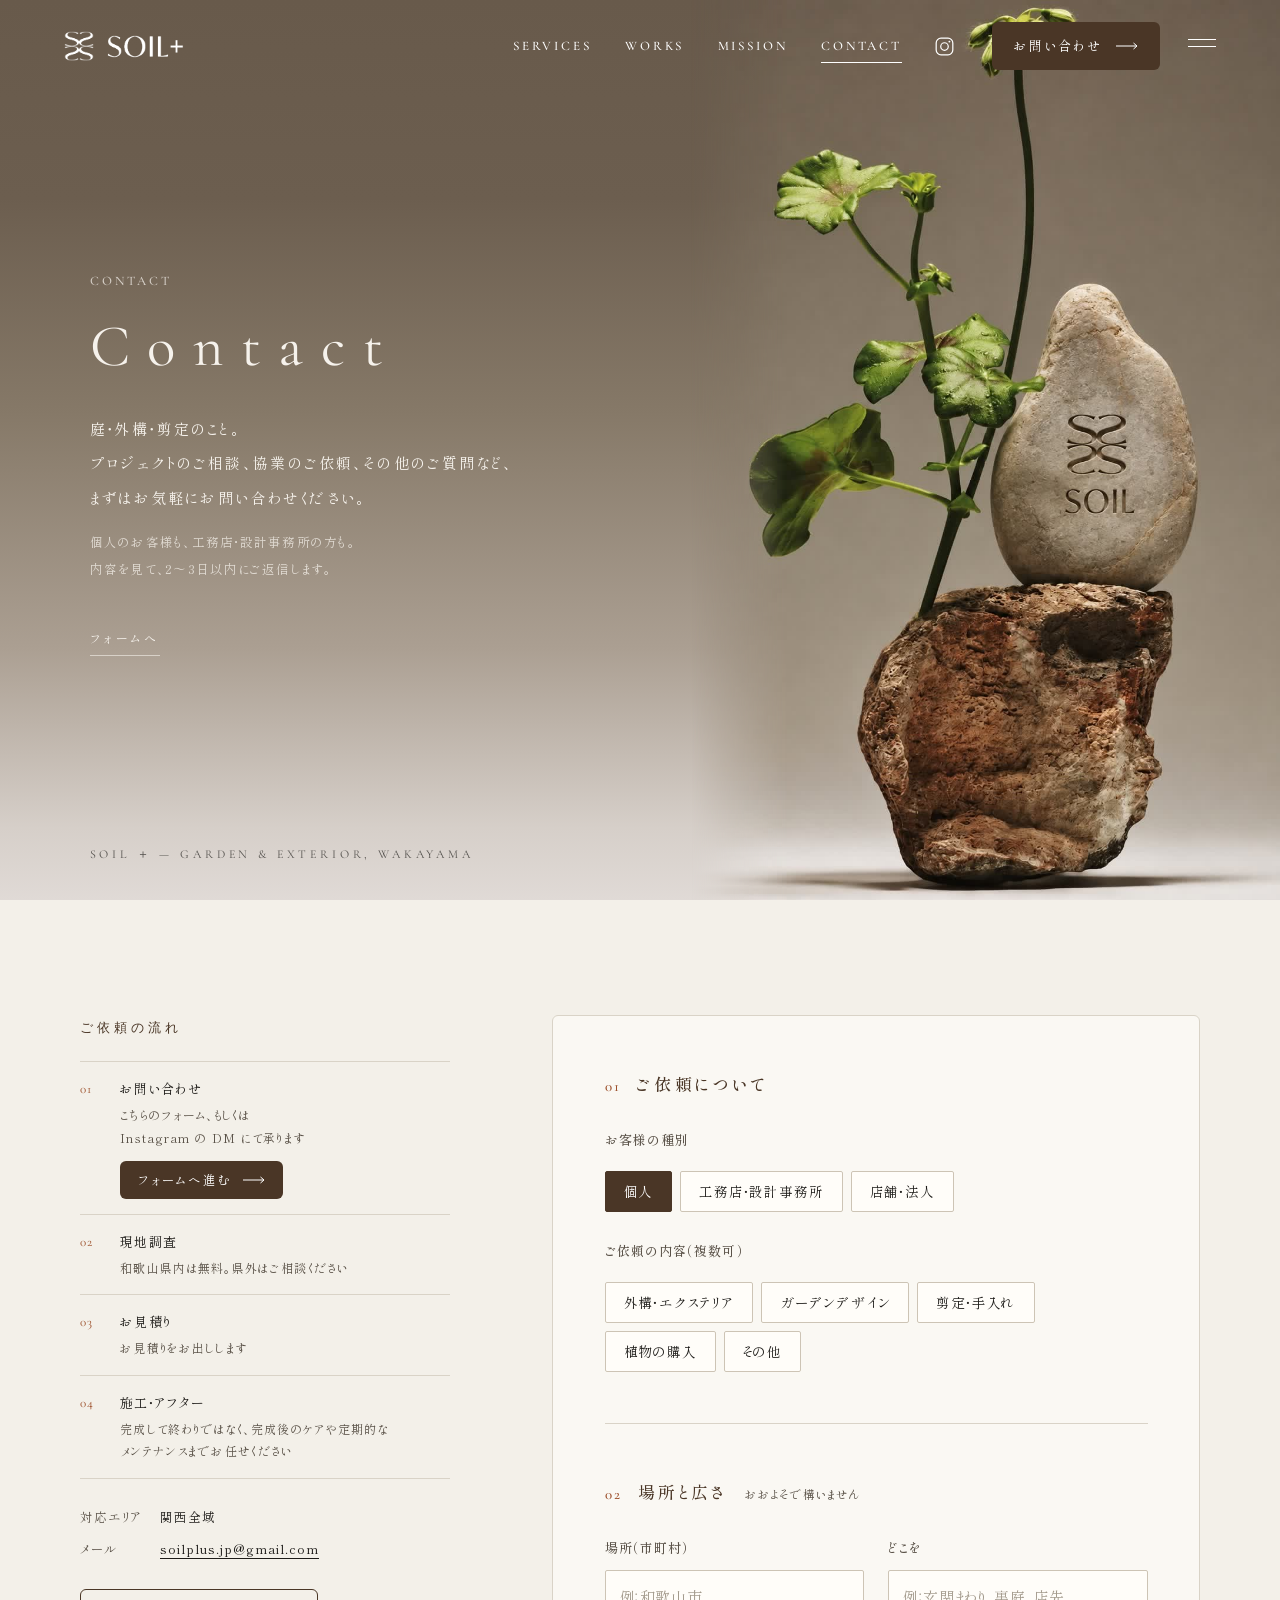
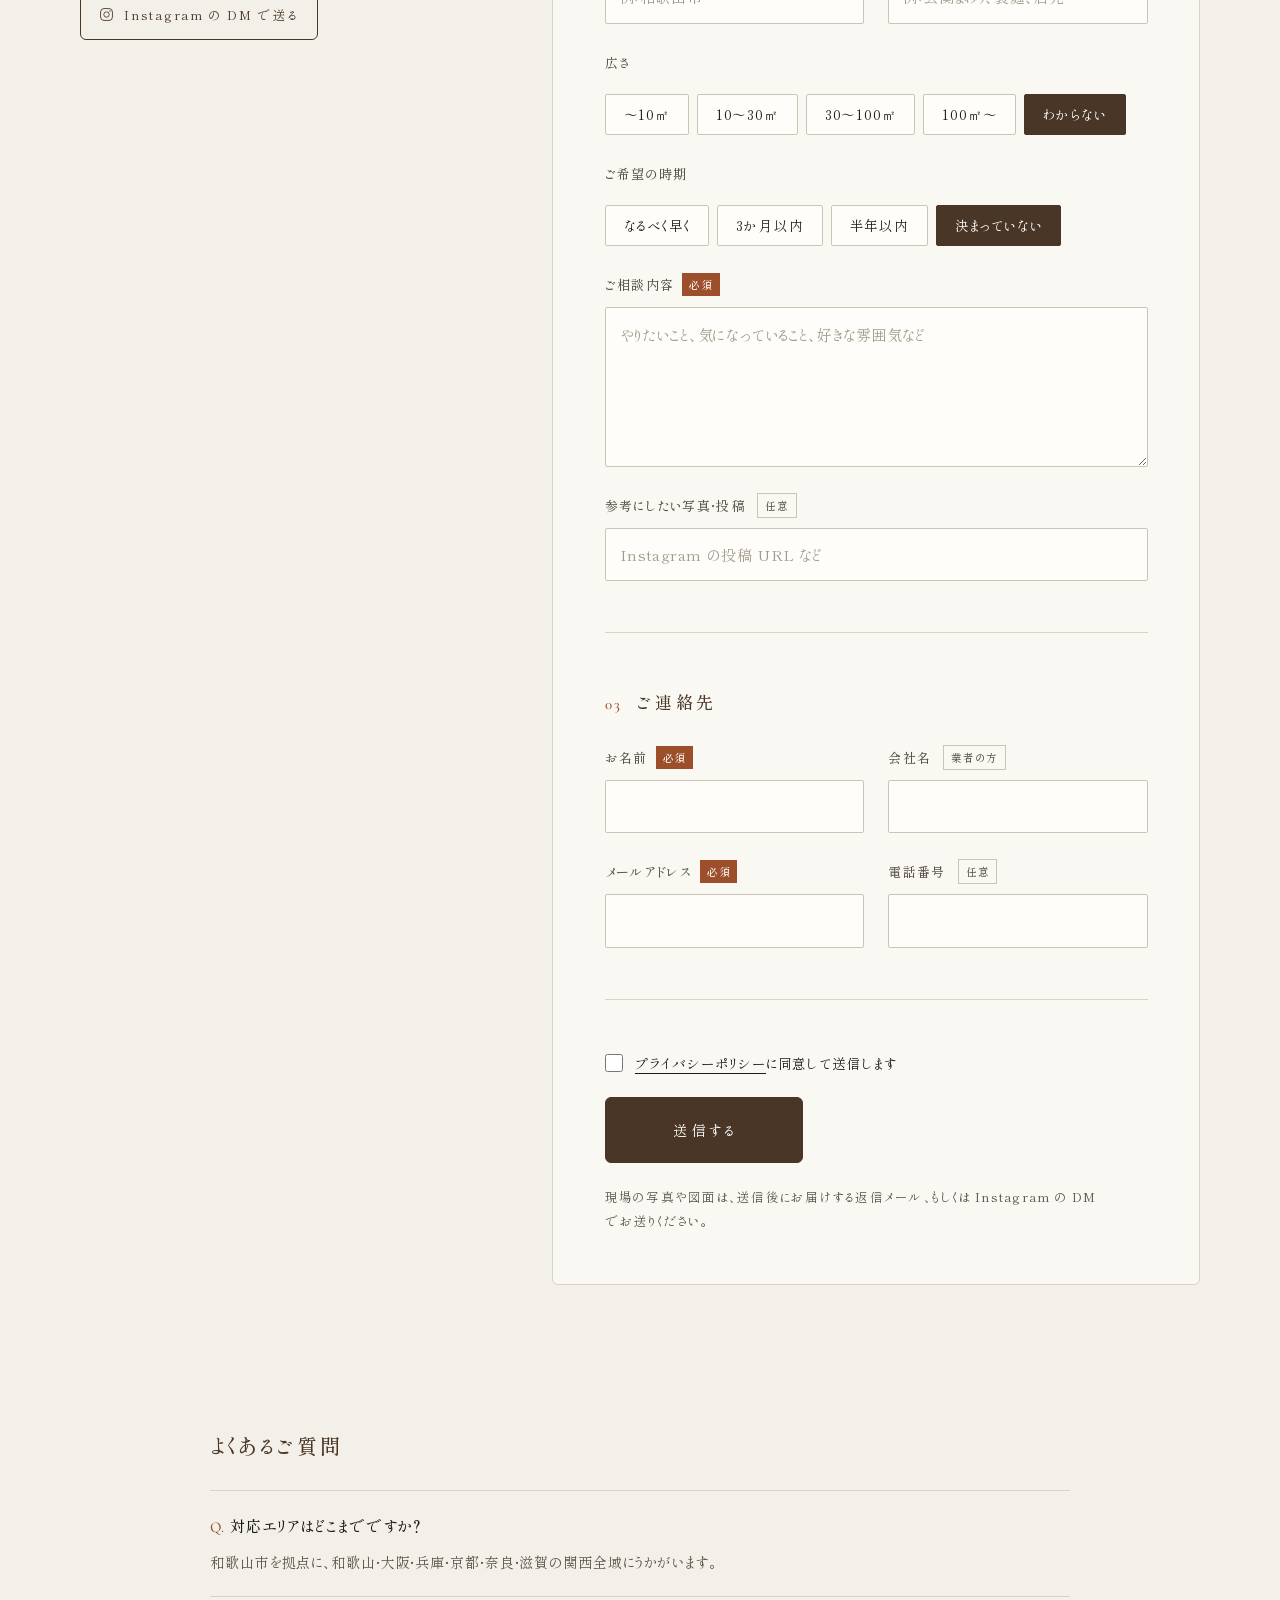
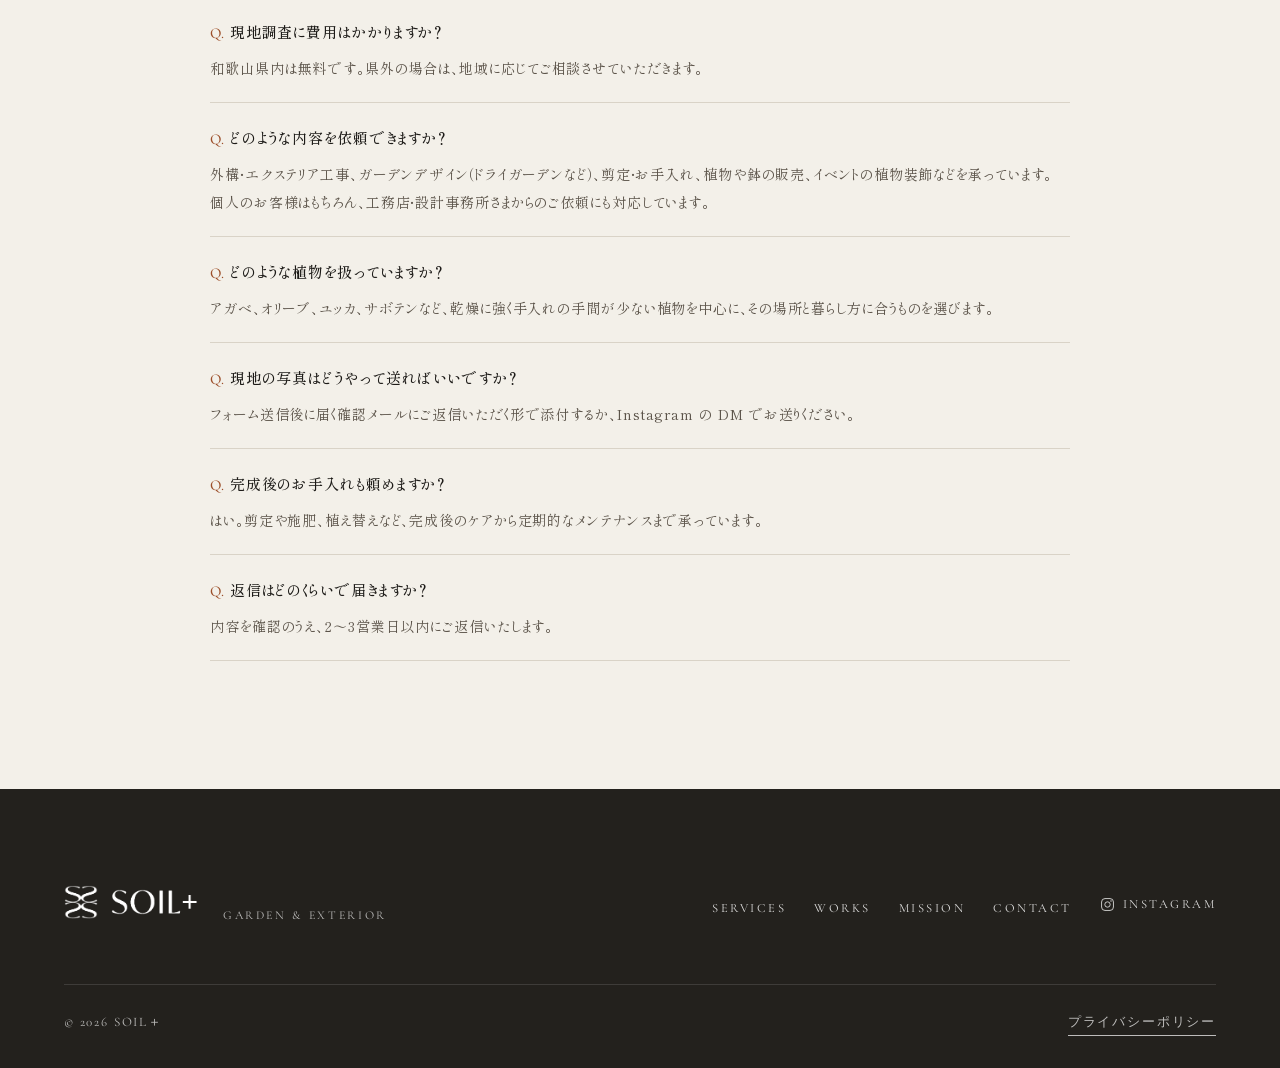
==== contact.html @ 991cd1ed "Add files via upload" ====
<!DOCTYPE html>
<html lang="ja">
<head>
<meta charset="utf-8">
<meta name="viewport" content="width=device-width, initial-scale=1">
<meta name="referrer" content="strict-origin-when-cross-origin">
<meta name="format-detection" content="telephone=no">
<link rel="icon" href="assets/img/favicon-leaf.png">
<script type="application/ld+json">
{
 "@context": "https://schema.org",
 "@type": "FAQPage",
 "mainEntity": [
  {
   "@type": "Question",
   "name": "対応エリアはどこまでですか？",
   "acceptedAnswer": {
    "@type": "Answer",
    "text": "和歌山市を拠点に、和歌山・大阪・兵庫・京都・奈良・滋賀の関西全域にうかがいます。"
   }
  },
  {
   "@type": "Question",
   "name": "現地調査に費用はかかりますか？",
   "acceptedAnswer": {
    "@type": "Answer",
    "text": "和歌山県内は無料です。県外の場合は、地域に応じてご相談させていただきます。"
   }
  },
  {
   "@type": "Question",
   "name": "どのような内容を依頼できますか？",
   "acceptedAnswer": {
    "@type": "Answer",
    "text": "外構・エクステリア工事、ガーデンデザイン（ドライガーデンなど）、剪定・お手入れ、植物や鉢の販売、イベントの植物装飾などを承っています。個人のお客様はもちろん、工務店・設計事務所さまからのご依頼にも対応しています。"
   }
  },
  {
   "@type": "Question",
   "name": "どのような植物を扱っていますか？",
   "acceptedAnswer": {
    "@type": "Answer",
    "text": "アガベ、オリーブ、ユッカ、サボテンなど、乾燥に強く手入れの手間が少ない植物を中心に、その場所と暮らし方に合うものを選びます。"
   }
  },
  {
   "@type": "Question",
   "name": "現地の写真はどうやって送ればいいですか？",
   "acceptedAnswer": {
    "@type": "Answer",
    "text": "フォーム送信後に届く確認メールにご返信いただく形で添付するか、Instagram の DM でお送りください。"
   }
  },
  {
   "@type": "Question",
   "name": "完成後のお手入れも頼めますか？",
   "acceptedAnswer": {
    "@type": "Answer",
    "text": "はい。剪定や施肥、植え替えなど、完成後のケアから定期的なメンテナンスまで承っています。"
   }
  },
  {
   "@type": "Question",
   "name": "返信はどのくらいで届きますか？",
   "acceptedAnswer": {
    "@type": "Answer",
    "text": "内容を確認のうえ、2〜3営業日以内にご返信いたします。"
   }
  }
 ]
}
</script>
<title>お問い合わせ — SOIL＋</title>
<meta name="description" content="SOIL＋へのお問い合わせ。外構・エクステリア、ガーデンデザイン、剪定のご相談。和歌山県内は現地調査無料。">
<link rel="canonical" href="https://soilplus.jp/contact.html">
<meta property="og:title" content="お問い合わせ — SOIL＋">
<meta property="og:description" content="SOIL＋へのお問い合わせ。外構・エクステリア、ガーデンデザイン、剪定のご相談。和歌山県内は現地調査無料。">
<meta property="og:type" content="website">
<meta property="og:image" content="https://soilplus.jp/assets/img/hero-olive.jpg">
<meta name="twitter:card" content="summary_large_image">
<meta name="robots" content="noindex, nofollow"><!-- 公開時に外す -->
<link rel="preconnect" href="https://fonts.googleapis.com">
<link rel="preconnect" href="https://fonts.gstatic.com" crossorigin>
<link href="https://fonts.googleapis.com/css2?family=Cormorant+Garamond:ital,wght@0,400;0,500;0,600;1,400;1,500&family=Shippori+Mincho:wght@400;500;600&family=Archivo:wght@500;600;800&display=swap" rel="stylesheet">
<link rel="stylesheet" href="assets/css/style.css?v=20261015b">
<link rel="stylesheet" href="assets/css/pages.css?v=20261015b">
<link rel="stylesheet" href="assets/css/v4.css?v=20261015b">
<link rel="stylesheet" href="assets/css/motion.css?v=20261015b">
<link rel="stylesheet" href="assets/css/wood.css?v=20261015b">
<link rel="stylesheet" href="assets/css/contact.css?v=20261015b">
<noscript><style>.header{opacity:1;pointer-events:auto}[data-reveal]{opacity:1;transform:none}</style></noscript>
</head>
<body class="cx-page">

<svg width="0" height="0" style="position:absolute" aria-hidden="true">
  <symbol id="mark" viewBox="0 0 100 100">
    <g font-family="'Cormorant Garamond', Georgia, serif" font-weight="600" font-size="66" fill="currentColor">
      <text x="47" y="55">S</text>
      <text x="47" y="55" transform="matrix(-1 0 0 1 100 0)">S</text>
      <text x="47" y="55" transform="matrix(1 0 0 -1 0 100)">S</text>
      <text x="47" y="55" transform="matrix(-1 0 0 -1 100 100)">S</text>
    </g>
  </symbol>
  <symbol id="arrow" viewBox="0 0 22 8"><path d="M0 4h21M17.5 1 21 4l-3.5 3" fill="none" stroke="currentColor"/></symbol>
  <linearGradient id="igGrad" x1="0" y1="1" x2="1" y2="0"><stop offset="0" stop-color="#feda75"/><stop offset="0.3" stop-color="#fa7e1e"/><stop offset="0.6" stop-color="#d62976"/><stop offset="1" stop-color="#4f5bd5"/></linearGradient>
  <symbol id="ig" viewBox="0 0 24 24"><rect x="2.5" y="2.5" width="19" height="19" rx="5.5" fill="none" style="stroke:var(--igs,currentColor)" stroke-width="1.4"/><circle cx="12" cy="12" r="4.3" fill="none" style="stroke:var(--igs,currentColor)" stroke-width="1.4"/><circle cx="17.6" cy="6.4" r="1.1" style="fill:var(--igf,currentColor)"/></symbol>
</svg>

<!-- Header -->
<header class="header">
  <a class="brand" href="index.html" aria-label="SOIL＋ トップへ">
    <img class="lg lg-mark" src="assets/img/logo-mark.png" alt=""><img class="lg lg-word" src="assets/img/logo-word.png" alt=""><span class="sr">SOIL＋</span>
  </a>
  <nav class="gnav" aria-label="メイン">
    <a href="index.html#services">Services</a>
    <a href="works.html">Works</a>
    <a href="mission.html">Mission</a>
    <a href="contact.html" aria-current="page">Contact</a>
  </nav>
  <a class="ig-link" href="https://www.instagram.com/heidesuuu/" target="_blank" rel="noopener" aria-label="Instagram（@heidesuuu）を開く"><svg aria-hidden="true"><use href="#ig"></use></svg></a>
  <a class="cta" href="contact.html">お問い合わせ<svg aria-hidden="true"><use href="#arrow"></use></svg></a>
  <button class="menu-btn" type="button" aria-expanded="false" aria-controls="nav" aria-label="メニュー">
    <span class="t-menu">Menu</span><span class="t-close">Close</span><i></i>
  </button>
</header>

<nav class="nav" id="nav" aria-label="サイト内">
  <ul>
    <li style="--i:0"><a href="index.html">Top<small>はじめに</small></a></li>
    <li style="--i:1"><a href="index.html#services">Services<small>仕事の内容</small></a></li>
    <li style="--i:2"><a href="works.html">Works<small>施工事例</small></a></li>
    <li style="--i:3"><a href="mission.html">Mission<small>SOIL＋について</small></a></li>
    <li style="--i:4"><a href="contact.html">Contact<small>お問い合わせ</small></a></li>
    <li style="--i:5"><a href="https://www.instagram.com/heidesuuu/" target="_blank" rel="noopener">Instagram<small>@heidesuuu</small></a></li>
  </ul>
  <div class="nav__foot">
    <span>SOIL＋ — Garden &amp; Exterior</span>
    <span>Wakayama / Kansai</span>
  </div>
</nav>

<main>

  <section class="cx-hero" data-header="light">
    <div class="cx-hero__text">
      <p class="label">Contact</p>
      <h1>Contact</h1>
      <p class="cx-hero__lead">庭・外構・剪定のこと。<br>プロジェクトのご相談、協業のご依頼、<br class="sp-br">その他のご質問など、<br>まずはお気軽にお問い合わせください。</p>
      <p class="cx-hero__note">個人のお客様も、工務店・設計事務所の方も。<br>内容を見て、2〜3日以内にご返信します。</p>
      <a class="cx-hero__down" href="#form">フォームへ</a>
    </div>
    <figure class="cx-photo"><img src="assets/img/contact-stone.jpg" width="1028" height="1530" alt="SOIL のロゴを彫った石と、ゼラニウムの枝" fetchpriority="high"></figure>
    <p class="cx-hero__mark" aria-hidden="true">SOIL ＋ — Garden &amp; Exterior, Wakayama</p>
  </section>

  <section class="cx-body" id="form">
    <div class="container cx-body__grid">

      <aside class="cx-aside">
        <h2>ご依頼の流れ</h2>
        <ol>
          <li><b>01</b>お問い合わせ<span>こちらのフォーム、もしくは<br>Instagram の DM にて承ります</span><a class="step-cta" href="#contact-form">フォームへ進む<svg aria-hidden="true" width="22" height="8"><use href="#arrow"></use></svg></a></li>
          <li><b>02</b>現地調査<span>和歌山県内は無料。県外はご相談ください</span></li>
          <li><b>03</b>お見積り<span>お見積りをお出しします</span></li>
          <li><b>04</b>施工・アフター<span>完成して終わりではなく、完成後のケアや定期的なメンテナンスまでお任せください</span></li>
        </ol>
        <dl class="cx-facts">
          <dt>対応エリア</dt><dd>関西全域</dd>
          <dt>メール</dt><dd><a href="mailto:soilplus.jp@gmail.com">soilplus.jp@gmail.com</a></dd>
        </dl>
        <a class="cx-dm" href="https://www.instagram.com/heidesuuu/" target="_blank" rel="noopener"><svg aria-hidden="true"><use href="#ig"></use></svg>Instagram の DM で送る</a>
      </aside>

      <div class="cx-form">
        <!-- 送信先: 2026-10-14 に平さんの Formspree で作るフォームの URL に置き換える（例 https://formspree.io/f/abcdwxyz） -->
        <form class="form" id="contact-form" action="https://formspree.io/f/xkjoqede" method="POST" data-formspree>
          <input type="hidden" name="_subject" value="【SOIL＋】ホームページからのお問い合わせ">
          <input type="text" name="_gotcha" tabindex="-1" autocomplete="off" aria-hidden="true" style="position:absolute;left:-9999px">
          <div class="form__fields">

            <div class="cx-block">
              <div class="cx-block__head"><b>01</b><h3>ご依頼について</h3></div>
              <fieldset class="chips">
                <legend>お客様の種別</legend>
                <label><input type="radio" name="type" value="個人" checked><span>個人</span></label>
                <label><input type="radio" name="type" value="工務店・設計事務所"><span>工務店・設計事務所</span></label>
                <label><input type="radio" name="type" value="店舗・法人"><span>店舗・法人</span></label>
              </fieldset>
              <fieldset class="chips">
                <legend>ご依頼の内容（複数可）</legend>
                <label><input type="checkbox" name="kind" value="外構・エクステリア"><span>外構・エクステリア</span></label>
                <label><input type="checkbox" name="kind" value="ガーデンデザイン"><span>ガーデンデザイン</span></label>
                <label><input type="checkbox" name="kind" value="剪定・手入れ"><span>剪定・手入れ</span></label>
                <label><input type="checkbox" name="kind" value="植物の購入"><span>植物の購入</span></label>
                <label><input type="checkbox" name="kind" value="その他"><span>その他</span></label>
              </fieldset>
            </div>

            <div class="cx-block">
              <div class="cx-block__head"><b>02</b><h3>場所と広さ</h3><span>おおよそで構いません</span></div>
              <div class="field-row">
                <div class="field">
                  <label for="f-place">場所（市町村）</label>
                  <input id="f-place" name="place" type="text" placeholder="例：和歌山市">
                </div>
                <div class="field">
                  <label for="f-where">どこを</label>
                  <input id="f-where" name="where" type="text" placeholder="例：玄関まわり、裏庭、店先">
                </div>
              </div>
              <fieldset class="chips">
                <legend>広さ</legend>
                <label><input type="radio" name="size" value="〜10㎡"><span>〜10㎡</span></label>
                <label><input type="radio" name="size" value="10〜30㎡"><span>10〜30㎡</span></label>
                <label><input type="radio" name="size" value="30〜100㎡"><span>30〜100㎡</span></label>
                <label><input type="radio" name="size" value="100㎡〜"><span>100㎡〜</span></label>
                <label><input type="radio" name="size" value="わからない" checked><span>わからない</span></label>
              </fieldset>
              <fieldset class="chips">
                <legend>ご希望の時期</legend>
                <label><input type="radio" name="when" value="なるべく早く"><span>なるべく早く</span></label>
                <label><input type="radio" name="when" value="3か月以内"><span>3か月以内</span></label>
                <label><input type="radio" name="when" value="半年以内"><span>半年以内</span></label>
                <label><input type="radio" name="when" value="決まっていない" checked><span>決まっていない</span></label>
              </fieldset>
              <div class="field">
                <label for="f-body">ご相談内容<span class="req">必須</span></label>
                <textarea id="f-body" name="message" placeholder="やりたいこと、気になっていること、好きな雰囲気など" required></textarea>
              </div>
              <div class="field">
                <label for="f-ref">参考にしたい写真・投稿 <span class="opt">任意</span></label>
                <input id="f-ref" name="reference" type="url" placeholder="Instagram の投稿 URL など">
              </div>
            </div>

            <div class="cx-block">
              <div class="cx-block__head"><b>03</b><h3>ご連絡先</h3></div>
              <div class="field-row">
                <div class="field">
                  <label for="f-name">お名前<span class="req">必須</span></label>
                  <input id="f-name" name="name" type="text" autocomplete="name" required>
                </div>
                <div class="field">
                  <label for="f-company">会社名 <span class="opt">業者の方</span></label>
                  <input id="f-company" name="company" type="text" autocomplete="organization">
                </div>
              </div>
              <div class="field-row">
                <div class="field">
                  <label for="f-mail">メールアドレス<span class="req">必須</span></label>
                  <input id="f-mail" name="email" type="email" autocomplete="email" required>
                </div>
                <div class="field">
                  <label for="f-tel">電話番号 <span class="opt">任意</span></label>
                  <input id="f-tel" name="tel" type="tel" autocomplete="tel">
                </div>
              </div>
            </div>

            <div class="cx-submit">
              <label class="agree"><input type="checkbox" name="agree" required><span><a href="privacy.html">プライバシーポリシー</a>に同意して送信します</span></label>
              <button class="btn" type="submit">送信する</button>
              <p class="form__note">現場の写真や図面は、送信後にお届けする返信メール、もしくは Instagram の DM でお送りください。</p>
              <p class="form__error" role="alert" hidden>送信できませんでした。時間をおいてもう一度お試しいただくか、soilplus.jp@gmail.com へ直接ご連絡ください。</p>
            </div>
          </div>
          <div class="form__done" role="status" tabindex="-1">
            <p class="form__done-h">お問い合わせを受け付けました。</p>
            <p>2〜3日以内に、ご入力のメールアドレスへご連絡いたします。</p>
            <p>現場の写真があれば、その返信メール、もしくは <a href="https://www.instagram.com/heidesuuu/" target="_blank" rel="noopener">Instagram の DM</a> でお送りください。お見積りのご案内が早くなります。</p>
          </div>
        </form>
      </div>

    </div>
  </section>

  <section class="cx-faq" aria-labelledby="faq-h">
    <div class="container cx-faq__in">
      <h2 id="faq-h">よくあるご質問</h2>
      <dl>
        <dt>対応エリアはどこまでですか？</dt>
        <dd>和歌山市を拠点に、和歌山・大阪・兵庫・京都・奈良・滋賀の関西全域にうかがいます。</dd>
        <dt>現地調査に費用はかかりますか？</dt>
        <dd>和歌山県内は無料です。県外の場合は、<span class="nw">地域に応じて</span>ご相談させていただきます。</dd>
        <dt>どのような内容を依頼できますか？</dt>
        <dd>外構・エクステリア工事、ガーデンデザイン（ドライガーデンなど）、剪定・お手入れ、植物や鉢の販売、イベントの植物装飾などを承っています。個人のお客様はもちろん、工務店・設計事務所さまからのご依頼にも対応しています。</dd>
        <dt>どのような植物を扱っていますか？</dt>
        <dd>アガベ、オリーブ、ユッカ、サボテンなど、<span class="nw">乾燥に強く</span>手入れの手間が少ない植物を中心に、<span class="nw">その場所と</span><span class="nw">暮らし方に</span>合うものを選びます。</dd>
        <dt>現地の写真はどうやって送ればいいですか？</dt>
        <dd>フォーム送信後に届く確認メールにご返信いただく形で添付するか、<span class="nw">Instagram の DM</span> でお送りください。</dd>
        <dt>完成後のお手入れも頼めますか？</dt>
        <dd>はい。剪定や施肥、植え替えなど、完成後のケアから定期的なメンテナンスまで承っています。</dd>
        <dt>返信はどのくらいで届きますか？</dt>
        <dd>内容を確認のうえ、2〜3営業日以内にご返信いたします。</dd>
      </dl>
    </div>
  </section>

</main>

<footer class="footer" data-header="light">
  <div class="container">
    <div class="footer__line">
      <div>
        <a class="brand" href="index.html"><img class="lg lg-mark" src="assets/img/logo-mark.png" alt=""><img class="lg lg-word" src="assets/img/logo-word.png" alt=""><span class="sr">SOIL＋</span></a>
        <span class="footer__sub">Garden &amp; Exterior</span>
      </div>
      <nav aria-label="フッター">
        <ul>
          <li><a href="index.html#services">Services</a></li>
          <li><a href="works.html">Works</a></li>
          <li><a href="mission.html">Mission</a></li>
          <li><a href="contact.html">Contact</a></li>
          <li><a class="ig-text" href="https://www.instagram.com/heidesuuu/" target="_blank" rel="noopener"><svg aria-hidden="true"><use href="#ig"></use></svg>Instagram</a></li>
        </ul>
      </nav>
    </div>
    <div class="footer__bottom">
      <span>© <span data-year>2026</span> SOIL＋</span>
      <a href="privacy.html">プライバシーポリシー</a>
    </div>
  </div>
</footer>

<script src="assets/js/main.js?v=20261015b"></script>
<script src="assets/js/motion.js?v=20261015b"></script>
</body>
</html>
---- assets/css/style.css ----
/* ==========================================================================
   SOIL — brand site
   Palette: warm white / paper / soil brown / rust / leaf (yellow-green)
   Type:    Cormorant Garamond (Latin) + Shippori Mincho (Japanese)
   ========================================================================== */

:root {
  --white: #faf8f3;
  --paper: #f0ebe1;
  --ink: #2a2118;
  --stone: #8a8074;
  --line: #ddd6c9;
  --soil: #4a3626;
  --rust: #9c4f2a;
  --leaf: #b6cc3c;
  --black: #141210;

  --en: "Cormorant Garamond", "Times New Roman", Georgia, serif;
  --jp: "Shippori Mincho", "Hiragino Mincho ProN", "Yu Mincho", YuMincho, serif;
  --sans: "Archivo", "Helvetica Neue", Arial, sans-serif;

  --pad: clamp(20px, 5vw, 72px);
  --max: 1320px;

  --ease: cubic-bezier(0.22, 0.61, 0.36, 1);
  --ease-out: cubic-bezier(0.16, 1, 0.3, 1);
}

* { box-sizing: border-box; margin: 0; padding: 0; }
html { -webkit-text-size-adjust: 100%; scroll-behavior: smooth; }
html.is-locked { overflow: hidden; }
body {
  background: var(--white);
  color: var(--ink);
  font-family: var(--jp);
  font-size: 15px;
  line-height: 2;
  letter-spacing: 0.06em;
  font-feature-settings: "palt";
  -webkit-font-smoothing: antialiased;
}
img { display: block; max-width: 100%; height: auto; }
a { color: inherit; text-decoration: none; }
button { font: inherit; color: inherit; background: none; border: 0; cursor: pointer; }
ul { list-style: none; }
:focus-visible { outline: 2px solid var(--rust); outline-offset: 4px; }

.container { width: min(calc(100% - var(--pad) * 2), var(--max)); margin-inline: auto; }
.en { font-family: var(--en); }

/* --------------------------------------------------------------------------
   Splash (opening)
   -------------------------------------------------------------------------- */
.splash {
  position: fixed; inset: 0; z-index: 100;
  background: var(--white);
  display: grid; place-items: center;
  transition: opacity 0.7s var(--ease), visibility 0s linear 0.7s;
}
.splash.is-out { opacity: 0; visibility: hidden; pointer-events: none; }
.splash__logo {
  display: grid; justify-items: center; gap: 20px;
  color: var(--ink);
  animation: splashIn 1s var(--ease-out) both;
}
.splash__logo svg { width: 68px; height: 68px; }
.splash__logo span {
  font-family: var(--en); font-size: 28px; font-weight: 500;
  letter-spacing: 0.34em; text-indent: 0.34em; line-height: 1;
}
.splash__bar { position: absolute; left: 0; bottom: 0; width: 100%; height: 3px; background: rgba(42, 33, 24, 0.08); }
.splash__bar i { display: block; height: 100%; width: 0; background: var(--leaf); transition: width 0.35s var(--ease); }
.splash__count {
  position: absolute; right: var(--pad); bottom: 18px;
  font-family: var(--en); font-size: 14px; letter-spacing: 0.14em;
  color: var(--stone); font-variant-numeric: tabular-nums;
}
@keyframes splashIn { from { opacity: 0; transform: translateY(8px); } to { opacity: 1; transform: none; } }

/* --------------------------------------------------------------------------
   Header (logo + brand name top-left, menu top-right)
   -------------------------------------------------------------------------- */
.header {
  position: fixed; top: 0; left: 0; right: 0; z-index: 60;
  display: flex; align-items: center; justify-content: space-between;
  padding: 22px var(--pad);
  color: var(--ink);
  opacity: 0;
  transition: opacity 0.9s var(--ease), color 0.5s var(--ease);
}
.header { pointer-events: none; }
body.is-loaded .header { opacity: 1; pointer-events: auto; }
.header.is-light, .header.is-open { color: #fff; }

.brand { display: inline-flex; align-items: center; gap: 12px; }
.brand svg { width: 34px; height: 34px; flex: none; }
.brand span {
  font-family: var(--en); font-size: 20px; font-weight: 500;
  letter-spacing: 0.3em; line-height: 1; padding-top: 3px;
}

.menu-btn { display: inline-flex; align-items: center; gap: 14px; font-family: var(--en); font-size: 15px; letter-spacing: 0.22em; padding: 6px 0; }
.menu-btn i { position: relative; display: block; width: 28px; height: 1px; background: currentColor; transition: transform 0.45s var(--ease); }
.menu-btn i::before { content: ""; position: absolute; left: 0; top: -7px; width: 100%; height: 1px; background: currentColor; transition: transform 0.45s var(--ease); }
.header.is-open .menu-btn i { transform: rotate(45deg); }
.header.is-open .menu-btn i::before { transform: translateY(7px) rotate(-90deg); }
.menu-btn .t-close { display: none; }
.header.is-open .menu-btn .t-menu { display: none; }
.header.is-open .menu-btn .t-close { display: inline; }

/* --------------------------------------------------------------------------
   Navigation overlay (the one place the green goes full-bleed)
   -------------------------------------------------------------------------- */
.nav {
  position: fixed; inset: 0; z-index: 50;
  background: var(--soil); color: #fff;
  clip-path: inset(0 0 100% 0);
  transition: clip-path 0.75s var(--ease-out);
  display: grid; align-content: center;
  padding: 0 var(--pad);
}
.nav.is-open { clip-path: inset(0 0 0 0); }
.nav ul { display: grid; gap: clamp(4px, 1.2vh, 12px); }
.nav a {
  display: inline-flex; align-items: baseline; gap: 20px;
  font-family: var(--en); font-size: clamp(36px, 6vw, 62px); font-weight: 400; line-height: 1.15;
  opacity: 0; transform: translateY(18px);
  transition: opacity 0.5s var(--ease), transform 0.6s var(--ease-out);
  transition-delay: 0s;
}
.nav.is-open a { opacity: 1; transform: none; transition-delay: calc(0.18s + var(--i, 0) * 0.05s); }
.nav a:hover { color: var(--leaf); }
.nav a small { font-family: var(--jp); font-size: 12px; letter-spacing: 0.22em; opacity: 0.72; }
.nav__foot {
  position: absolute; left: var(--pad); right: var(--pad); bottom: 28px;
  display: flex; justify-content: space-between; flex-wrap: wrap; gap: 8px 24px;
  font-family: var(--en); font-size: 13px; letter-spacing: 0.16em; opacity: 0.7;
}

/* --------------------------------------------------------------------------
   Hero
   -------------------------------------------------------------------------- */
.hero {
  position: relative; height: 100svh; min-height: 600px;
  background: var(--soil); color: var(--white);
  overflow: hidden;
}
.hero__frame, .hero__img { position: absolute; inset: 0; width: 100%; height: 100%; object-fit: cover; }
.hero__frame { opacity: 0; filter: grayscale(1) contrast(1.08); }
.hero__frame.is-on { opacity: 1; }
.hero__img {
  opacity: 0; transform: scale(1.14);
  transition: opacity 0.9s var(--ease), transform 2s var(--ease-out);
}
.hero__img.is-in { opacity: 1; transform: scale(1); }
.hero__shade {
  position: absolute; inset: 0; z-index: 1;
  background:
    linear-gradient(to bottom, rgba(20, 18, 16, 0.42), rgba(20, 18, 16, 0) 22%),
    linear-gradient(to top, rgba(20, 18, 16, 0.78), rgba(20, 18, 16, 0) 62%);
  opacity: 0; transition: opacity 1.2s var(--ease);
}
.hero.is-ready .hero__shade { opacity: 1; }
.hero__area { position: absolute; left: var(--pad); right: var(--pad); bottom: clamp(36px, 7vh, 88px); z-index: 2; }
.hero__title { color: var(--leaf);
  font-family: var(--en); font-weight: 500;
  font-size: clamp(96px, 17vw, 236px); line-height: 0.86; letter-spacing: 0.04em;
  margin-left: -0.03em; overflow: hidden;
}
.hero__title span { display: block; transform: translateY(106%); transition: transform 1.2s var(--ease-out); }
.hero.is-ready .hero__title span { transform: none; }
.hero__sub {
  margin-top: 24px;
  display: flex; flex-wrap: wrap; align-items: baseline; gap: 6px 28px;
  opacity: 0; transform: translateY(10px);
  transition: opacity 0.9s var(--ease) 0.5s, transform 0.9s var(--ease) 0.5s;
}
.hero.is-ready .hero__sub { opacity: 1; transform: none; }
.hero__sub strong { font-weight: 500; font-size: clamp(16px, 1.6vw, 20px); letter-spacing: 0.24em; }
.hero__sub em { font-family: var(--en); font-style: italic; font-size: 17px; letter-spacing: 0.04em; opacity: 0.85; }
.hero__scroll {
  position: absolute; right: var(--pad); bottom: 40px; z-index: 2;
  display: flex; flex-direction: column; align-items: center; gap: 12px;
  font-family: var(--en); font-size: 12px; letter-spacing: 0.26em;
  writing-mode: vertical-rl;
  opacity: 0; transition: opacity 1s var(--ease) 1.2s;
}
.hero.is-ready .hero__scroll { opacity: 0.8; }
.hero__scroll::after { content: ""; width: 1px; height: 52px; background: currentColor; }

/* --------------------------------------------------------------------------
   Sections (shared)
   -------------------------------------------------------------------------- */
.section { padding-block: clamp(88px, 12vw, 160px); }
.section__head { display: flex; align-items: baseline; gap: 22px; margin-bottom: clamp(40px, 6vw, 72px); }
.section__head h2 { font-family: var(--en); font-weight: 400; font-size: clamp(40px, 5vw, 64px); line-height: 1; letter-spacing: 0.02em; }
.section__head span { font-size: 13px; letter-spacing: 0.24em; color: var(--stone); }

/* Concept */
.concept { padding-block: clamp(96px, 14vw, 180px); }
.concept__grid { display: grid; grid-template-columns: 7fr 5fr; gap: clamp(40px, 6vw, 96px); align-items: start; }
.concept__lead {
  font-family: var(--en); font-style: italic; font-weight: 400;
  font-size: clamp(36px, 4.4vw, 60px); line-height: 1.12; letter-spacing: 0;
  max-width: 11em; color: var(--rust);
}
.concept__text { margin-top: clamp(40px, 6vw, 72px); display: flex; }
.concept__text p {
  writing-mode: vertical-rl; text-orientation: mixed;
  height: clamp(360px, 56vh, 560px);
  font-size: 15.5px; line-height: 2.5; letter-spacing: 0.14em;
}
.concept__fig { margin-top: 10px; }
.concept__fig img { width: 100%; aspect-ratio: 11 / 14; object-fit: cover; }
.concept__cap { margin-top: 14px; font-family: var(--en); font-size: 13px; letter-spacing: 0.1em; color: var(--stone); }

/* Services */
.services { background: var(--paper); }
.services__intro { max-width: 34em; margin-top: -16px; margin-bottom: clamp(32px, 4vw, 48px); }
.svc {
  display: grid; grid-template-columns: 5fr 7fr; gap: clamp(28px, 5vw, 80px); align-items: center;
  padding-block: clamp(40px, 5vw, 64px);
  border-top: 1px solid var(--line);
}
.svc-list .svc:last-child { border-bottom: 1px solid var(--line); }
.svc:nth-child(even) { grid-template-columns: 7fr 5fr; }
.svc:nth-child(even) .svc__body { order: 2; }
.svc__body h3 { font-family: var(--en); font-weight: 400; font-size: clamp(30px, 3.4vw, 44px); line-height: 1.05; letter-spacing: 0.01em; }
.svc__body h3 small { display: block; font-family: var(--jp); font-size: 14px; letter-spacing: 0.26em; margin-top: 14px; color: var(--rust); }
.svc__body p { margin-top: 24px; max-width: 28em; }
.svc__fig img { width: 100%; aspect-ratio: 4 / 3; object-fit: cover; }

/* Works */
.works__grid { display: grid; grid-template-columns: repeat(12, 1fr); gap: clamp(20px, 3vw, 40px) clamp(16px, 2.5vw, 32px); }
.work { display: block; }
.work:nth-child(1) { grid-column: 1 / 8; }
.work:nth-child(2) { grid-column: 9 / 13; margin-top: clamp(60px, 10vw, 140px); }
.work:nth-child(3) { grid-column: 3 / 10; margin-top: clamp(20px, 4vw, 60px); }
.work img { width: 100%; aspect-ratio: 7 / 5; object-fit: cover; }
.work:nth-child(2) img { aspect-ratio: 4 / 5; }
.work figcaption { margin-top: 14px; display: flex; flex-wrap: wrap; align-items: center; gap: 8px 18px; }
.work figcaption b { font-weight: 500; font-size: 15px; letter-spacing: 0.12em; }
.works__note { margin-top: 48px; font-size: 12px; color: var(--stone); letter-spacing: 0.1em; }

/* Garment-label tags (the apparel nuance) */
.tags { display: inline-flex; flex-wrap: wrap; gap: 6px; }
.tag {
  display: inline-block; font-family: var(--sans); font-style: normal; font-weight: 600;
  font-size: 10.5px; letter-spacing: 0.16em; text-transform: uppercase; line-height: 1;
  padding: 5px 8px 4px; border: 1px solid currentColor; opacity: 0.8;
}

/* Instagram */
.insta { padding-block: clamp(72px, 10vw, 128px); border-top: 1px solid var(--line); }
.insta__head { display: flex; flex-wrap: wrap; justify-content: space-between; align-items: baseline; gap: 16px 32px; margin-bottom: 36px; }
.insta__head h2 { font-family: var(--en); font-weight: 400; font-size: clamp(36px, 4.4vw, 56px); line-height: 1; }
.insta__head p { font-size: 14px; letter-spacing: 0.16em; }
.insta__grid { display: grid; grid-template-columns: repeat(4, 1fr); gap: 8px; }
.insta__grid img { width: 100%; aspect-ratio: 1; object-fit: cover; }
.link { position: relative; font-family: var(--en); font-size: 17px; letter-spacing: 0.12em; padding-bottom: 3px; white-space: nowrap; }
.link::after { content: ""; position: absolute; left: 0; bottom: 0; width: 100%; height: 1px; background: currentColor; transform-origin: left; transition: transform 0.5s var(--ease); }
.link:hover::after { transform: scaleX(0); transform-origin: right; }

/* Company + Contact */
.info { background: var(--paper); }
.info__grid { display: grid; grid-template-columns: 5fr 6fr; gap: clamp(48px, 8vw, 120px); }
.info h2 { font-family: var(--en); font-weight: 400; font-size: clamp(36px, 4.4vw, 56px); line-height: 1; margin-bottom: 32px; }
.company dl { display: grid; grid-template-columns: auto 1fr; }
.company dt, .company dd { padding: 16px 0; border-top: 1px solid var(--line); font-size: 14px; line-height: 1.9; }
.company dt { letter-spacing: 0.22em; color: var(--stone); white-space: nowrap; padding-right: 32px; }
.company dd { letter-spacing: 0.08em; }
.company dl > :nth-last-child(-n + 2) { border-bottom: 1px solid var(--line); }
.company .pending { color: var(--stone); }
.contact__lead { font-size: 17px; letter-spacing: 0.14em; margin-bottom: 32px; }
.form { display: grid; gap: 24px; }
.field { display: grid; gap: 6px; }
.field label { font-size: 12px; letter-spacing: 0.24em; color: var(--stone); }
.field input, .field textarea {
  width: 100%; border: 0; border-bottom: 1px solid var(--ink); border-radius: 0;
  background: transparent; padding: 10px 0;
  font: inherit; letter-spacing: 0.06em; line-height: 1.7; color: var(--ink);
}
.field textarea { min-height: 140px; resize: vertical; }
.field input:focus, .field textarea:focus { outline: none; border-bottom-color: var(--rust); box-shadow: 0 1px 0 var(--rust); }
.btn {
  justify-self: start; display: inline-flex; align-items: center;
  padding: 16px 40px; border: 1px solid var(--rust); color: var(--rust);
  font-size: 14px; letter-spacing: 0.26em; text-indent: 0.26em;
  transition: background 0.4s var(--ease), color 0.4s var(--ease);
}
.btn:hover { background: var(--rust); color: #fff; }
.form__note { font-size: 12px; color: var(--stone); letter-spacing: 0.1em; line-height: 1.9; }
.form__done { display: none; font-size: 15px; letter-spacing: 0.12em; }
.form__fields { display: contents; }
.form.is-sent .form__fields { display: none; }
.form.is-sent .form__done { display: block; }

/* Footer */
.footer { background: var(--soil); color: #fff; padding: clamp(56px, 8vw, 96px) 0 32px; }
.footer__top { display: flex; flex-wrap: wrap; justify-content: space-between; align-items: flex-end; gap: 32px; }
.footer .brand svg { width: 44px; height: 44px; }
.footer .brand span { font-size: 24px; }
.footer__tag { margin-top: 18px; font-size: 13px; letter-spacing: 0.22em; opacity: 0.8; }
.footer nav ul { display: flex; flex-wrap: wrap; gap: 8px 28px; }
.footer nav a { font-family: var(--en); font-size: 16px; letter-spacing: 0.14em; opacity: 0.85; transition: opacity 0.3s; }
.footer nav a:hover { opacity: 1; }
.footer__bottom {
  margin-top: 56px; padding-top: 24px; border-top: 1px solid rgba(255, 255, 255, 0.18);
  display: flex; flex-wrap: wrap; justify-content: space-between; gap: 12px;
  font-family: var(--en); font-size: 13px; letter-spacing: 0.14em; opacity: 0.7;
}

/* Reveal (images only, once) */
[data-reveal] { opacity: 0; transform: translateY(14px); transition: opacity 1s var(--ease), transform 1.1s var(--ease-out); }
[data-reveal].is-in { opacity: 1; transform: none; }

/* --------------------------------------------------------------------------
   Responsive
   -------------------------------------------------------------------------- */
@media (max-width: 820px) {
  .concept__grid { grid-template-columns: 1fr; }
  .concept__text p { writing-mode: horizontal-tb; height: auto; max-width: 32em; line-height: 2.2; }
  .svc, .svc:nth-child(even) { grid-template-columns: 1fr; }
  .svc:nth-child(even) .svc__body { order: 0; }
  .svc__fig { order: -1; }
  .work:nth-child(n) { grid-column: 1 / -1; margin-top: 0; }
  .work:nth-child(2) img { aspect-ratio: 7 / 5; }
  .info__grid { grid-template-columns: 1fr; }
  .company dl { grid-template-columns: 1fr; gap: 0; }
  .company dt { padding-bottom: 0; border-top: 1px solid var(--line); }
  .company dd { padding-top: 4px; border-top: 0; }
  .company dl > :nth-last-child(-n + 2) { border-bottom: 0; }
  .company dl > :last-child { border-bottom: 1px solid var(--line); }
  .hero__scroll { display: none; }
}
@media (max-width: 600px) {
  body { font-size: 14px; }
  .brand span { font-size: 17px; }
  .brand svg { width: 30px; height: 30px; }
  .header { padding: 18px var(--pad); }
  .hero { min-height: 560px; }
  .hero__title { font-size: clamp(84px, 24vw, 120px); }
  .insta__grid { grid-template-columns: repeat(2, 1fr); }
  .footer__bottom { flex-direction: column; }
}

/* --------------------------------------------------------------------------
   Motion preferences / no-JS
   -------------------------------------------------------------------------- */
body.no-anim *, body.no-anim *::before, body.no-anim *::after { transition: none !important; animation: none !important; }
@media (prefers-reduced-motion: reduce) {
  *, *::before, *::after { transition-duration: 0.01ms !important; animation-duration: 0.01ms !important; scroll-behavior: auto !important; }
}
---- assets/css/pages.css ----
/* ==========================================================================
   SOIL — v3 layout (top / philosophy / works)
   Loaded after style.css. Below-hero sections follow the owner's mockup:
   concept (photo | text | agave) → mission / vision bands (rust | olive)
   → works grid → contact band (rust | olive | slats) → dark footer.
   ========================================================================== */

:root {
  --olive: #5e6029;
  --rust-deep: #4b2c1b;
  --bone: #ecebe4;
  --night: #23211d;
}

body { background: var(--bone); }

/* ---------- header: brand left, links centre, CTA + menu right ---------- */
.header { gap: 24px; transition: opacity 0.9s var(--ease), color 0.5s var(--ease), background-color 0.4s var(--ease), padding 0.4s var(--ease); }
.header.is-scrolled:not(.is-light):not(.is-open) { background: rgba(236, 235, 228, 0.94); backdrop-filter: blur(8px); -webkit-backdrop-filter: blur(8px); }
.header.is-scrolled { padding-block: 14px; }
.gnav { display: flex; gap: clamp(20px, 2.6vw, 40px); margin-left: auto; }
.gnav a {
  position: relative; font-family: var(--en); font-weight: 500; font-size: 13px;
  letter-spacing: 0.22em; text-transform: uppercase; padding-block: 4px;
}
.gnav a::after { content: ""; position: absolute; left: 0; bottom: 0; width: 100%; height: 1px; background: currentColor; transform: scaleX(0); transform-origin: right; transition: transform 0.45s var(--ease); }
.gnav a:hover::after, .gnav a[aria-current="page"]::after { transform: scaleX(1); transform-origin: left; }
.cta {
  display: inline-flex; align-items: center; gap: 14px;
  background: var(--leaf); color: var(--ink);
  font-size: 13px; letter-spacing: 0.18em; padding: 11px 22px;
  transition: background 0.3s var(--ease);
}
.cta:hover { background: #c6da55; }
.cta svg { width: 22px; height: 8px; }
.header .menu-btn { margin-left: 4px; }
@media (min-width: 1025px) {
  .header .menu-btn .t-menu, .header .menu-btn .t-close { display: none; }
}
@media (max-width: 1024px) {
  .gnav { display: none; }
  .cta { margin-left: auto; padding: 9px 16px; font-size: 12px; }
}
@media (max-width: 600px) {
  .cta { display: none; }
}

/* ---------- shared label: "Concept ——" ---------- */
.label {
  display: inline-flex; align-items: center; gap: 18px;
  font-family: var(--en); font-weight: 500; font-size: 13px; letter-spacing: 0.24em; text-transform: uppercase;
}
.label::after { content: ""; width: 44px; height: 1px; background: currentColor; opacity: 0.7; }

.jp-h { font-family: var(--jp); font-weight: 500; letter-spacing: 0.12em; line-height: 1.6; }

/* ---------- concept: photo | text | agave ---------- */
.c3 {
  display: grid; grid-template-columns: 40fr 44fr 16fr; align-items: stretch;
  padding: 16px 0 0 16px; background: var(--bone);
}
.c3__photo img, .c3__side img { width: 100%; height: 100%; object-fit: cover; }
.c3__photo { min-height: clamp(320px, 34vw, 480px); }
.c3__body { padding: clamp(40px, 5vw, 80px) clamp(28px, 5vw, 72px); align-self: center; }
.c3__body h2 { font-size: clamp(24px, 2.5vw, 34px); margin-top: 28px; }
.c3__body p { margin-top: 28px; font-size: 14.5px; line-height: 2.2; max-width: 30em; }
.c3__side { min-height: 100%; }

/* ---------- mission / vision bands ---------- */
.mv { display: grid; grid-template-columns: 1fr 1fr; color: var(--white); }
.mv__item {
  position: relative; min-height: clamp(260px, 24vw, 360px);
  padding: clamp(48px, 6vw, 84px) clamp(28px, 7vw, 108px);
  background-size: cover; background-position: center;
  display: flex; flex-direction: column; justify-content: center;
}
.mv__item--rust { background-color: var(--rust-deep); background-image: linear-gradient(rgba(40, 22, 12, 0.28), rgba(40, 22, 12, 0.28)), url("../img/tex-rust-1.jpg"); }
.mv__item--olive { background-color: var(--olive); background-image: linear-gradient(rgba(54, 56, 18, 0.22), rgba(54, 56, 18, 0.22)), url("../img/tex-olive.jpg"); }
.mv__item h3 { font-size: clamp(20px, 2vw, 26px); margin-top: 26px; }
.mv__big { font-size: 1.4em; letter-spacing: 0.04em; }
.mv__item p { margin-top: 16px; font-size: 14px; line-height: 2.1; max-width: 27em; opacity: 0.92; }
.mv__more { margin-top: 26px; align-self: flex-start; font-size: 13px; letter-spacing: 0.16em; border-bottom: 1px solid currentColor; padding-bottom: 3px; }

/* ---------- works preview (top) ---------- */
.wprev { padding: clamp(56px, 7vw, 96px) 0 clamp(64px, 8vw, 110px); }
.wprev__head { display: flex; flex-wrap: wrap; align-items: center; gap: 16px clamp(24px, 6vw, 72px); margin-bottom: clamp(28px, 3vw, 40px); }
.wprev__head h2 { font-size: clamp(22px, 2.4vw, 32px); }
.wprev__head .arrow-link { margin-left: auto; }
.wgrid { display: grid; grid-template-columns: repeat(4, 1fr); gap: 8px; }
.wgrid a { display: block; }
.wgrid img { width: 100%; aspect-ratio: 233 / 210; object-fit: cover; transition: filter 0.5s var(--ease); }
.wgrid a:hover img { filter: brightness(1.08); }
.wgrid figcaption { display: flex; flex-wrap: wrap; align-items: center; gap: 6px 12px; margin-top: 12px; font-size: 13px; letter-spacing: 0.1em; }

.arrow-link { display: inline-flex; align-items: center; gap: 12px; font-size: 12.5px; letter-spacing: 0.16em; }
.arrow-link svg { width: 22px; height: 8px; transition: transform 0.4s var(--ease); }
.arrow-link:hover svg { transform: translateX(5px); }

/* ---------- contact band: rust | olive | slats ---------- */
.cband { display: grid; grid-template-columns: 38fr 43fr 19fr; color: var(--white); min-height: clamp(280px, 24vw, 340px); }
.cband__lead { padding: clamp(40px, 4.4vw, 64px) clamp(24px, 4.4vw, 56px); background: var(--rust-deep) var(--cband-rust, url("../img/tex-rust-2.jpg")) center / cover; }
.cband__lead h2 { font-size: clamp(24px, 2.2vw, 30px); letter-spacing: 0.08em; line-height: 1.6; margin-top: 22px; }
.cband__lead p { margin-top: 18px; font-size: 13px; line-height: 2; opacity: 0.9; }
.cband__act {
  display: flex; flex-direction: column; justify-content: center; align-items: flex-start;
  padding: clamp(40px, 4.4vw, 64px) clamp(24px, 8vw, 120px) clamp(40px, 4.4vw, 64px) clamp(24px, 30%, 360px);
  background: var(--olive) url("../img/tex-olive.jpg") center / cover;
}
.cband__act .cta { margin-left: 0; display: inline-flex; }
.cband__act p { margin-top: 22px; padding-top: 18px; border-top: 1px solid rgba(255, 255, 255, 0.5); font-size: 13px; line-height: 2; }
.cband__slats { background: #6b5a45 url("../img/m-slats.jpg") center / cover; }

/* ---------- inquiry form (top) ---------- */
.inquiry { padding-block: clamp(72px, 9vw, 120px); background: var(--bone); }
.inquiry__grid { display: grid; grid-template-columns: 5fr 7fr; gap: clamp(40px, 7vw, 110px); }
.inquiry h2 { font-size: clamp(22px, 2.2vw, 28px); margin-top: 22px; }
.inquiry__note { margin-top: 20px; font-size: 13.5px; line-height: 2.1; max-width: 24em; }

/* ---------- footer (dark, single row like the mockup) ---------- */
.footer { background: var(--night); }
.footer__line { display: flex; flex-wrap: wrap; align-items: center; justify-content: space-between; gap: 18px 32px; }
.footer__line .brand svg { width: 30px; height: 30px; }
.footer__line .brand span { font-size: 20px; }
.footer__sub { font-family: var(--en); font-size: 12px; letter-spacing: 0.22em; text-transform: uppercase; opacity: 0.7; margin-left: 20px; }
.footer nav a { font-size: 12.5px; letter-spacing: 0.2em; text-transform: uppercase; }

/* ---------- sub-page head ---------- */
.phead {
  position: relative; min-height: clamp(380px, 52vh, 520px); color: var(--white);
  display: flex; align-items: flex-end; padding-bottom: clamp(40px, 6vw, 72px);
  background: var(--night) center / cover no-repeat;
}
.phead::before { content: ""; position: absolute; inset: 0; background: linear-gradient(to top, rgba(20, 18, 16, 0.78), rgba(20, 18, 16, 0.25)); }
.phead > .container { position: relative; }
.phead h1 { font-family: var(--en); font-weight: 500; font-size: clamp(56px, 8vw, 112px); line-height: 0.95; letter-spacing: 0.02em; margin-top: 18px; }
.phead p { margin-top: 18px; font-size: 14.5px; letter-spacing: 0.14em; line-height: 2; max-width: 30em; }

/* ---------- philosophy ---------- */
.thought { padding-block: clamp(88px, 11vw, 150px); }
.thought__grid { display: grid; grid-template-columns: 7fr 5fr; gap: clamp(40px, 7vw, 110px); align-items: start; }
.thought h2 { font-size: clamp(24px, 2.6vw, 34px); margin-top: 26px; }
.thought__text p { margin-top: 26px; font-size: 15px; line-height: 2.3; max-width: 32em; }
.thought__fig img { width: 100%; aspect-ratio: 4 / 5; object-fit: cover; }

.steps { padding-block: clamp(80px, 10vw, 140px); }
.steps h2 { font-size: clamp(22px, 2.3vw, 30px); margin-top: 22px; margin-bottom: clamp(36px, 5vw, 60px); }
.steps ol { list-style: none; display: grid; grid-template-columns: repeat(5, 1fr); border-top: 1px solid var(--ink); }
.steps li { padding: 26px 22px 0 0; border-right: 1px solid var(--line); margin-right: 22px; }
.steps li:last-child { border-right: 0; margin-right: 0; }
.steps li b { display: block; font-family: var(--en); font-weight: 400; font-size: 36px; line-height: 1; color: var(--rust); }
.steps li h3 { font-family: var(--jp); font-weight: 500; font-size: 16px; letter-spacing: 0.12em; margin-top: 16px; }
.steps li p { margin-top: 10px; font-size: 13.5px; line-height: 2; }

.scope { padding-block: clamp(72px, 9vw, 120px); background: var(--paper); }
.scope h2 { font-size: clamp(22px, 2.3vw, 30px); margin-top: 22px; margin-bottom: clamp(32px, 4vw, 52px); }
.scope__grid { display: grid; grid-template-columns: 1fr 1fr; gap: 0 clamp(32px, 6vw, 96px); }
.scope__grid article { padding-block: 26px; border-top: 1px solid var(--line); }
.scope__grid h3 { font-family: var(--en); font-weight: 400; font-size: clamp(24px, 2.4vw, 30px); line-height: 1.1; }
.scope__grid h3 small { display: block; margin-top: 8px; font-family: var(--jp); font-size: 13px; letter-spacing: 0.2em; color: var(--rust); }
.scope__grid p { margin-top: 14px; font-size: 14px; line-height: 2; max-width: 28em; }

.profile { padding-block: clamp(72px, 9vw, 120px); }
.profile__grid { display: grid; grid-template-columns: 4fr 8fr; gap: clamp(32px, 6vw, 96px); }
.profile h2 { font-size: clamp(22px, 2.3vw, 30px); margin-top: 22px; }

/* ---------- works page ---------- */
.wlist { padding-block: clamp(80px, 10vw, 140px); }
.wlist__intro { max-width: 34em; font-size: 14.5px; line-height: 2.2; margin-bottom: clamp(48px, 7vw, 96px); }
.witem { display: grid; grid-template-columns: 7fr 5fr; gap: clamp(28px, 5vw, 80px); align-items: center; padding-block: clamp(36px, 5vw, 64px); border-top: 1px solid var(--line); }
.witem:nth-of-type(even) { grid-template-columns: 5fr 7fr; }
.witem:nth-of-type(even) .witem__fig { order: 2; }
.witem__fig img { width: 100%; aspect-ratio: 233 / 210; object-fit: cover; }
.witem h2 { font-size: clamp(20px, 2vw, 26px); }
.witem .tags { margin-top: 16px; }
.witem p { margin-top: 18px; font-size: 14px; line-height: 2.1; max-width: 26em; }
.witem dl { display: grid; grid-template-columns: auto 1fr; gap: 6px 24px; margin-top: 22px; font-size: 13px; }
.witem dt { color: var(--stone); letter-spacing: 0.18em; }

/* ---------- responsive ---------- */
@media (max-width: 1024px) {
  .steps ol { grid-template-columns: 1fr 1fr; gap: 0 28px; }
  .steps li { border-right: 0; margin-right: 0; padding-bottom: 26px; border-bottom: 1px solid var(--line); }
}
@media (max-width: 820px) {
  .c3 { grid-template-columns: 1fr; padding: 0; }
  .c3__photo { min-height: 0; }
  .c3__photo img { aspect-ratio: 410 / 268; height: auto; }
  .c3__side { display: none; }
  .c3__body { padding: 56px var(--pad) 64px; }
  .mv { grid-template-columns: 1fr; }
  .wgrid { grid-template-columns: 1fr 1fr; gap: 24px 8px; }
  .cband { grid-template-columns: 1fr; }
  .cband__act { padding: 44px var(--pad); min-height: 220px; }
  .cband__slats { display: none; }
  .inquiry__grid, .thought__grid, .profile__grid { grid-template-columns: 1fr; }
  .scope__grid { grid-template-columns: 1fr; }
  .witem, .witem:nth-of-type(even) { grid-template-columns: 1fr; }
  .witem:nth-of-type(even) .witem__fig { order: 0; }
  .footer__sub { display: none; }
}
@media (max-width: 600px) {
  .steps ol { grid-template-columns: 1fr; }
  .wprev__head .arrow-link { margin-left: 0; }
}

/* 2026-10-09: the new rust textures have light tan patches; darken them slightly so white text stays readable */
.cband__lead { box-shadow: inset 0 0 0 100vmax rgba(34, 18, 9, 0.34); }
.mv__item--rust { box-shadow: inset 0 0 0 100vmax rgba(34, 18, 9, 0.14); }
.cband__lead .cband__h { font-size: clamp(16px, 1.4vw, 19px); line-height: 2; letter-spacing: 0.08em; max-width: 20em; }

/* ---------- Works: before / after (2026-10-09) ---------- */
.ba-item { display: grid; grid-template-columns: 7fr 4fr; gap: clamp(28px, 5vw, 72px); align-items: center; padding-block: clamp(40px, 5vw, 72px); border-top: 1px solid var(--line); }
.ba { position: relative; aspect-ratio: var(--ar, 3/2); overflow: hidden; --x: 50%; background: #222; user-select: none; touch-action: pan-y; }
.ba img { position: absolute; inset: 0; width: 100%; height: 100%; object-fit: cover; pointer-events: none; transition: opacity 0.6s ease; }
.ba__before { clip-path: inset(0 calc(100% - var(--x)) 0 0); }
.ba__range { position: absolute; inset: 0; width: 100%; height: 100%; margin: 0; opacity: 0; cursor: ew-resize; z-index: 3; }
.ba__handle { position: absolute; top: 0; bottom: 0; left: var(--x); width: 2px; margin-left: -1px; background: #fff; z-index: 2; pointer-events: none; box-shadow: 0 0 12px rgba(0,0,0,0.35); }
.ba__handle::after {
  content: "‹ ›"; position: absolute; top: 50%; left: 50%; transform: translate(-50%, -50%);
  width: 46px; height: 46px; border-radius: 50%; background: #fff; color: var(--soil);
  display: grid; place-items: center; font-family: var(--en); font-size: 20px; letter-spacing: 0.1em; box-shadow: 0 2px 10px rgba(0,0,0,0.25);
}
.ba__range:focus-visible ~ .ba__handle::after { outline: 2px solid var(--rust); outline-offset: 3px; }
.ba__tag { position: absolute; top: 14px; z-index: 2; pointer-events: none; font-family: var(--en); font-size: 12px; letter-spacing: 0.24em; text-transform: uppercase; color: #fff; background: rgba(20, 18, 16, 0.55); padding: 6px 12px; }
.ba__tag--b { left: 14px; }
.ba__tag--a { right: 14px; }
.ba-item__body h2 { font-size: clamp(20px, 2vw, 26px); }
.ba-item__body .tags { margin-top: 16px; }
.ba-item__body p { margin-top: 18px; font-size: 14px; line-height: 2.1; }
.ba-item__body dl { display: grid; grid-template-columns: auto 1fr; gap: 6px 24px; margin-top: 22px; font-size: 13px; }
.ba-item__body dt { color: var(--stone); letter-spacing: 0.18em; }
.ba-switch { display: inline-flex; margin-top: 22px; border: 1px solid var(--soil); }
.ba-switch button { padding: 9px 22px; font-family: var(--en); font-size: 13px; letter-spacing: 0.2em; color: var(--soil); }
.ba-switch button.is-on { background: var(--soil); color: #fff; }
@media (max-width: 820px) { .ba-item { grid-template-columns: 1fr; } }
---- assets/css/v4.css ----
/* ==========================================================================
   SOIL+ — v4 (2026-10-04, after the first client meeting)
   Home / Mission / Works / Privacy. Loaded after style.css + pages.css.
   ========================================================================== */

/* brand mark: "SOIL+" — the plus sits small and high */
.plus { font-size: 0.5em; vertical-align: 0.62em; margin-left: 0.04em; letter-spacing: 0; }
.hero__title .plus { font-size: 0.4em; vertical-align: 1.1em; }

/* ---------- concept: EN lead + vertical JP ---------- */
.c3__body .concept__lead { margin-top: 26px; font-size: clamp(30px, 3vw, 44px); }
.c3__body .concept__text { margin-top: 32px; }
.c3__body .concept__text p { height: clamp(300px, 26vw, 380px); margin-top: 0; font-size: 15px; line-height: 2.4; max-width: none; }

/* ---------- services: five rows, in the client's order ---------- */
.svc5 { padding-block: clamp(80px, 10vw, 140px); }
.svc5 h2 { font-size: clamp(22px, 2.3vw, 30px); margin-top: 22px; }
.svc5__lead { margin-top: 18px; font-size: 14.5px; line-height: 2.1; max-width: 34em; }
.svc5__list { margin-top: clamp(36px, 5vw, 60px); border-bottom: 1px solid var(--line); }
.svc5__row {
  display: grid; grid-template-columns: 5fr 7fr; gap: 8px clamp(28px, 5vw, 80px); align-items: baseline;
  padding-block: clamp(22px, 2.6vw, 32px); border-top: 1px solid var(--line);
}
.svc5__row h3 { font-family: var(--en); font-weight: 400; font-size: clamp(26px, 2.8vw, 38px); line-height: 1.1; }
.svc5__row h3 small { display: block; margin-top: 8px; font-family: var(--jp); font-size: 13px; letter-spacing: 0.2em; color: var(--rust); }
.svc5__row p { font-size: 14px; line-height: 2.05; max-width: 32em; }
.svc5__row p a { border-bottom: 1px solid currentColor; }
.svc5__aside { display: grid; grid-template-columns: 1fr 1fr; gap: 8px; margin-top: clamp(32px, 4vw, 52px); }
.svc5__aside img { width: 100%; aspect-ratio: 16 / 10; object-fit: cover; }

/* ---------- three-up works preview ---------- */
.wgrid--3 { grid-template-columns: repeat(3, 1fr); }
.wgrid--3 img { aspect-ratio: 4 / 3.4; }

/* ---------- area band (olive) ---------- */
.mv__item dl { margin-top: 18px; display: grid; grid-template-columns: auto 1fr; gap: 6px 22px; font-size: 13.5px; line-height: 1.9; }
.mv__item dt { opacity: 0.75; letter-spacing: 0.16em; }

/* ---------- flow note ---------- */
.steps__note { margin-top: 28px; font-size: 13px; color: var(--stone); letter-spacing: 0.08em; }

/* ---------- company on home ---------- */
.profile--home { background: var(--paper); }
.company a { border-bottom: 1px solid currentColor; }

/* ---------- inquiry form, made stronger ---------- */
.field select {
  width: 100%; border: 0; border-bottom: 1px solid var(--ink); border-radius: 0; background: transparent;
  padding: 10px 0; font: inherit; color: var(--ink); appearance: none; -webkit-appearance: none;
}
.field .opt { color: var(--stone); letter-spacing: 0.1em; }
.field .req { color: var(--rust); margin-left: 6px; letter-spacing: 0.1em; }
.chips { display: flex; flex-wrap: wrap; gap: 8px; padding-top: 6px; border: 0; }
.chips legend { font-size: 12px; letter-spacing: 0.24em; color: var(--stone); margin-bottom: 10px; padding: 0; }
.chips label { position: relative; }
.chips input { position: absolute; opacity: 0; inset: 0; cursor: pointer; }
.chips span {
  display: inline-block; padding: 9px 16px; border: 1px solid var(--line); background: var(--white);
  font-size: 13px; letter-spacing: 0.08em; line-height: 1.4; transition: border-color 0.25s, background 0.25s;
}
.chips input:checked + span { border-color: var(--ink); background: var(--leaf); }
.chips input:focus-visible + span { outline: 2px solid var(--rust); outline-offset: 2px; }
.field-row { display: grid; grid-template-columns: 1fr 1fr; gap: 24px; }
.agree { display: flex; align-items: flex-start; gap: 10px; font-size: 13px; line-height: 1.8; }
.agree input { margin-top: 5px; accent-color: var(--rust); }
.agree a { border-bottom: 1px solid currentColor; }
.inquiry__dm { margin-top: 28px; }
.inquiry__dm a { display: inline-flex; align-items: center; gap: 12px; padding: 12px 20px; border: 1px solid var(--ink); font-size: 13px; letter-spacing: 0.14em; }
.inquiry__dm a:hover { background: var(--ink); color: var(--white); }
.inquiry__dm svg { width: 22px; height: 8px; }

/* ---------- mission page ---------- */
.mbody { padding-block: clamp(88px, 11vw, 150px); }
.mbody__grid { display: grid; grid-template-columns: 7fr 5fr; gap: clamp(40px, 7vw, 110px); align-items: start; }
.mbody h2 { font-size: clamp(24px, 2.6vw, 34px); margin-top: 26px; line-height: 1.7; }
.mbody__text p { margin-top: 24px; font-size: 15px; line-height: 2.3; max-width: 32em; }
.mbody__fig { position: sticky; top: 110px; }
.mbody__fig img { width: 100%; aspect-ratio: 1122 / 1402; object-fit: cover; }
.voice { padding-block: clamp(72px, 9vw, 120px); background: var(--paper); }
.voice__grid { display: grid; grid-template-columns: 4fr 8fr; gap: clamp(32px, 6vw, 96px); }
.voice h2 { font-size: clamp(22px, 2.3vw, 30px); margin-top: 22px; }
.voice blockquote { font-family: var(--jp); font-size: clamp(18px, 1.8vw, 22px); letter-spacing: 0.1em; line-height: 2; padding-left: 24px; border-left: 2px solid var(--rust); }
.voice blockquote + blockquote { margin-top: 28px; }
.voice cite { display: block; margin-top: 6px; font-style: normal; font-size: 12.5px; color: var(--stone); letter-spacing: 0.12em; }
.wide-photo img { width: 100%; height: clamp(320px, 52vw, 720px); object-fit: cover; }
.rep__body p { font-size: 14.5px; line-height: 2.2; max-width: 34em; }
.rep__body .pending { color: var(--stone); }

/* ---------- privacy page ---------- */
.policy { padding-block: clamp(72px, 9vw, 120px); }
.policy__body { max-width: 44em; }
.policy__body h2 { font-family: var(--jp); font-weight: 500; font-size: 18px; letter-spacing: 0.12em; margin-top: 48px; padding-top: 28px; border-top: 1px solid var(--line); }
.policy__body h2:first-child { margin-top: 0; }
.policy__body p, .policy__body li { margin-top: 14px; font-size: 14px; line-height: 2.1; }
.policy__body ul { list-style: disc; padding-left: 1.4em; }
.policy__date { margin-top: 48px; font-size: 13px; color: var(--stone); }
.phead--short { min-height: clamp(300px, 40vh, 400px); }

/* footer privacy link */
.footer__bottom a { border-bottom: 1px solid currentColor; }

/* ---------- responsive ---------- */
@media (max-width: 820px) {
  .c3__body .concept__text p { writing-mode: horizontal-tb; height: auto; line-height: 2.2; }
  .svc5__row { grid-template-columns: 1fr; }
  .wgrid--3 { grid-template-columns: 1fr; gap: 28px; }
  .mbody__grid, .voice__grid { grid-template-columns: 1fr; }
  .mbody__fig { position: static; }
  .field-row { grid-template-columns: 1fr; }
}

/* fix: the hero title's inner span is display:block for the mask animation — keep the plus inline */
.hero__title span.plus { display: inline; transform: none; transition: none; }
@media (max-width: 600px) {
  .mbody h2 { font-size: 19px; letter-spacing: 0.06em; }
}

/* ---------- real logo (mask images, so it takes the text colour) ---------- */
.lg { display: block; flex: none; object-fit: contain; transition: filter 0.5s var(--ease); }
/* the PNGs are black; flip to white wherever the logo sits on a dark ground */
.header.is-light .lg, .header.is-open .lg, .footer .lg { filter: invert(1); }
.lg-mark { width: 30px; height: 30px; }
.lg-word { width: 64px; height: 23px; }
.brand { gap: 12px; }
.sr { position: absolute; width: 1px; height: 1px; overflow: hidden; clip: rect(0 0 0 0); white-space: nowrap; }
.splash__logo { gap: 22px; }
.splash__logo .lg-mark { width: 76px; height: 76px; }
.splash__logo .lg-word { width: 96px; height: 35px; }
.footer__line .lg-mark { width: 34px; height: 34px; }
.footer__line .lg-word { width: 72px; height: 26px; }
@media (max-width: 600px) {
  .brand .lg-mark { width: 26px; height: 26px; }
  .brand .lg-word { width: 56px; height: 20px; }
}
.rep__name { font-family: var(--jp); font-size: 22px; letter-spacing: 0.16em; margin-bottom: 14px; }
.rep__name span { margin-left: 16px; font-family: var(--en); font-size: 15px; letter-spacing: 0.12em; color: var(--stone); }
.rep__body p + p { margin-top: 10px; }
.policy__body a { border-bottom: 1px solid currentColor; }

/* ---------- brand notation "SOIL ＋": the plus is a full letter, evenly tracked (2026-10-05) ---------- */
.plus, .hero__title .plus, .hero__title span.plus {
  font-size: 1em; vertical-align: baseline; margin-left: 0; letter-spacing: inherit;
  font-weight: 400;
}
.hero__title { letter-spacing: 0.16em; }
.phead h1 { letter-spacing: 0.14em; }
/* L has a long foot, so the plus needs a hair more room to look evenly spaced */
.hero__title .plus, .phead h1 .plus, .splash__logo .plus { margin-left: 0.08em; }

/* ---------- 2026-10-05: wordmark now carries the plus; Instagram mark ---------- */
.lg-word { width: 78px; height: 23px; }
.splash__logo .lg-word { width: 118px; height: 35px; }
.footer__line .lg-word { width: 88px; height: 26px; }
@media (max-width: 600px) { .brand .lg-word { width: 67px; height: 20px; } }
/* the plus in Cormorant sits below the cap centre; lift it to the middle of the capitals */
.hero__title .plus, .phead h1 .plus, .splash__logo .plus { position: relative; top: -0.11em; }

.ig-link { display: inline-grid; place-items: center; width: 38px; height: 38px; margin-left: auto; color: inherit; transition: opacity 0.3s; }
.ig-link svg { width: 21px; height: 21px; }
.ig-link:hover { opacity: 0.7; }
.header .ig-link + .cta { margin-left: 4px; }
@media (min-width: 1025px) { .ig-link { margin-left: 0; } }
.ig-text { display: inline-flex; align-items: center; gap: 8px; }
.ig-text svg { width: 15px; height: 15px; flex: none; }
.inquiry__dm .ig-text svg { width: 18px; height: 18px; }
@media (max-width: 600px) { .ig-link { margin-left: auto; } }

/* footer Instagram: Instagram's own gradient on hover */
.footer .ig-text { transition: color 0.3s; }
.footer .ig-text:hover {
  background: linear-gradient(45deg, #feda75 0%, #fa7e1e 25%, #d62976 55%, #962fbf 78%, #4f5bd5 100%);
  -webkit-background-clip: text; background-clip: text; color: transparent;
}
.footer .ig-text:hover svg { color: #d62976; }
---- assets/css/motion.css ----
/* ==========================================================================
   SOIL+ — motion layer (2026-10-04)
   Everything here is gated on html.motion, which motion.js sets only when
   the visitor has not asked for reduced motion. Without it the page is static.
   ========================================================================== */

/* ---------- hero: tall section, sticky stage, image drifts with scroll ---------- */
.hero__stick { position: absolute; inset: 0; overflow: hidden; }
html.motion .hero { height: 190svh; min-height: 0; overflow: visible; background: none; }
html.motion .hero__stick { position: sticky; top: 0; height: 100svh; min-height: 600px; background: var(--soil); }
html.motion .hero__img {
  height: 118%;
  translate: 0 calc(var(--p, 0) * -12%);
  scale: calc(1 + var(--p, 0) * 0.08);
}
html.motion .hero__stick::after {
  content: ""; position: absolute; inset: 0; z-index: 1; pointer-events: none;
  background: #141210; opacity: calc(var(--p, 0) * 0.55);
}
html.motion .hero__title {
  letter-spacing: calc(0.16em + var(--p, 0) * 0.34em);
  translate: 0 calc(var(--p, 0) * -14vh);
}
html.motion .hero__sub { opacity: calc(1 - var(--p, 0) * 2.4); }
html.motion .hero.is-ready .hero__sub { transition: opacity 0.9s var(--ease) 0.5s, transform 0.9s var(--ease) 0.5s; }
html.motion .hero__scroll::after { transform-origin: top; animation: scrollLine 2.2s var(--ease) infinite; }
@keyframes scrollLine { 0% { transform: scaleY(0); } 45% { transform: scaleY(1); transform-origin: top; } 55% { transform: scaleY(1); transform-origin: bottom; } 100% { transform: scaleY(0); transform-origin: bottom; } }
@media (max-width: 600px) { html.motion .hero { height: 160svh; } }

/* ---------- headings: split into characters, rise out of a blur ---------- */
.w { display: inline-block; white-space: nowrap; }
html.motion .ch {
  display: inline-block; opacity: 0; filter: blur(8px);
  transform: translateY(0.7em) rotate(8deg); transform-origin: left bottom;
  transition: opacity 0.7s var(--ease), filter 0.9s var(--ease), transform 1s var(--ease-out);
  transition-delay: calc(var(--i, 0) * 26ms);
}
html.motion .is-split-in .ch { opacity: 1; filter: blur(0); transform: none; }

/* ---------- photos: curtain wipe on entry, then parallax inside the frame ---------- */
html.motion [data-reveal] {
  opacity: 1; transform: none;
  clip-path: inset(100% 0 0 0);
  transition: clip-path 1.3s cubic-bezier(0.77, 0, 0.18, 1);
}
html.motion [data-reveal].is-in { clip-path: inset(0 0 0 0); }
.c3__photo, .c3__side, .wgrid a, .witem__fig, .mbody__fig, .wide-photo { overflow: hidden; }
html.motion .px { scale: 1.16; will-change: translate; }

/* ---------- cursor follower (fine pointers only) ---------- */
.cursor {
  position: fixed; left: 0; top: 0; z-index: 200; pointer-events: none;
  width: 12px; height: 12px; margin: -6px 0 0 -6px; border-radius: 50%;
  background: #fff; mix-blend-mode: difference;
  display: grid; place-items: center;
  transition: width 0.45s var(--ease-out), height 0.45s var(--ease-out), margin 0.45s var(--ease-out), opacity 0.3s;
  opacity: 0;
}
.cursor.is-on { opacity: 1; }
.cursor.is-link { width: 44px; height: 44px; margin: -22px 0 0 -22px; }
.cursor.is-view { width: 96px; height: 96px; margin: -48px 0 0 -48px; }
.cursor b {
  font-family: var(--en); font-weight: 500; font-size: 13px; letter-spacing: 0.2em; text-transform: uppercase;
  color: #000; opacity: 0; transition: opacity 0.3s;
}
.cursor.is-view b { opacity: 1; }

/* ---------- floating image on service rows (fine pointers only) ---------- */
.hover-img {
  position: fixed; left: 0; top: 0; z-index: 40; pointer-events: none;
  width: clamp(220px, 20vw, 300px); aspect-ratio: 4 / 5; margin: -55% 0 0 -50%;
  overflow: hidden; opacity: 0; scale: 0.85; rotate: -4deg;
  transition: opacity 0.35s var(--ease), scale 0.6s var(--ease-out), rotate 0.6s var(--ease-out);
}
.hover-img.is-on { opacity: 1; scale: 1; rotate: 0deg; }
.hover-img img { width: 100%; height: 100%; object-fit: cover; }
html.motion .svc5__row { transition: padding 0.5s var(--ease-out), color 0.4s; }
html.motion .svc5__row:hover { padding-left: 24px; }
html.motion .svc5__row:hover h3 { color: var(--rust); }

/* ---------- brand mark flips on hover (the mark is symmetric) ---------- */
.brand .lg-mark { transition: filter 0.5s var(--ease), rotate 0.9s var(--ease-out); }
.brand:hover .lg-mark { rotate: 180deg; }

/* ---------- magnetic buttons ---------- */
html.motion .cta, html.motion .btn, html.motion .inquiry__dm a { transition: translate 0.5s var(--ease-out), background 0.3s, color 0.3s; }

/* ---------- page transition: a rust curtain between pages ---------- */
.pt {
  position: fixed; inset: 0; z-index: 150; pointer-events: none;
  background: #4b2c1b url("../img/tex-rust-3.jpg") center / cover;
  display: grid; place-items: center;
  clip-path: inset(100% 0 0 0);
}
.pt img { width: 64px; height: 64px; filter: invert(1); opacity: 0.9; }
.pt.is-cover { clip-path: inset(0 0 0 0); }
.pt.is-in { transition: clip-path 0.7s cubic-bezier(0.77, 0, 0.18, 1); clip-path: inset(0 0 0 0); }
.pt.is-out { transition: clip-path 0.8s cubic-bezier(0.77, 0, 0.18, 1) 0.1s; clip-path: inset(0 0 100% 0); }
---- assets/css/wood.css ----
/* ==========================================================================
   SOIL＋ — one continuous ground (2026-10-09)
   Like Yard Works' archive: a fixed full-screen photograph (black & white
   driftwood) sits behind the page, and the content scrolls over it.
   Used on Home and Works. Also: softened corners on buttons, site-wide.
   ========================================================================== */
.woodbg { position: fixed; inset: 0; z-index: -1; background: #121210 url("../img/wood-bw.jpg") center / cover no-repeat; }
.woodbg::after { content: ""; position: absolute; inset: 0; background: linear-gradient(to bottom, rgba(14, 14, 12, 0.66), rgba(14, 14, 12, 0.78)); }

body.has-wood { background: #121210; }
.has-wood main {
  --ink: #ece9e2; --stone: #aaa398; --line: rgba(236, 233, 226, 0.18);
  --rust: #d4935f; --paper: transparent; --bone: transparent;
  color: var(--ink);
}
.has-wood main > section:not(.hero):not(.mv):not(.cband):not(.phead),
.has-wood .c3, .has-wood .svc5, .has-wood .wprev, .has-wood .steps, .has-wood .profile--home, .has-wood .wlist { background: transparent; }
.has-wood .concept__lead { color: var(--rust); }
.has-wood .tag { color: var(--ink); }
.has-wood .arrow-link, .has-wood .company a { color: var(--ink); }
.has-wood .steps ol { border-top-color: rgba(236, 233, 226, 0.5); }
.has-wood .steps li b { color: var(--rust); }
.has-wood .ba-switch { border-color: var(--ink); }
.has-wood .ba-switch button { color: var(--ink); }
.has-wood .ba-switch button.is-on { background: var(--ink); color: #121210; }
.has-wood .header.is-scrolled:not(.is-open) { background: rgba(18, 18, 16, 0.82); }
.has-wood .footer { background: rgba(14, 14, 12, 0.92); border-top: 1px solid rgba(236, 233, 226, 0.1); }
.has-wood .c3__photo img, .has-wood .c3__side img, .has-wood .wgrid img { box-shadow: 0 30px 60px -30px rgba(0, 0, 0, 0.7); }

/* softened corners: rounded, but still a square */
.cta, .btn, .cx-dm, .inquiry__dm a, .ba-switch, .chips span, .ba__tag, .mv__more { border-radius: 6px; }
.ba-switch { overflow: hidden; }
.cx-page .field input, .cx-page .field textarea, .cx-form { border-radius: 6px; }

/* page heads on the wood ground */
.has-wood .phead--text { background: transparent; min-height: clamp(420px, 60vh, 600px); }
.has-wood .phead--text::before { display: none; }
.has-wood .phead--text h1 { font-size: clamp(72px, 11vw, 160px); }
.phead--roots { background-color: #0f0f0d; background-size: cover; background-position: center; }
.phead--roots::before { background: linear-gradient(to top, rgba(14, 14, 12, 0.85), rgba(14, 14, 12, 0.15) 70%); }
/* let the roots head melt into the wood ground below */
.has-wood .phead--roots { -webkit-mask-image: linear-gradient(to bottom, #000 78%, transparent); mask-image: linear-gradient(to bottom, #000 78%, transparent); }
.has-wood .mbody__fig img, .has-wood .wide-photo img { box-shadow: 0 30px 60px -30px rgba(0, 0, 0, 0.7); }
.has-wood .rep__name span { color: var(--stone); }

/* 2026-10-09 type refinements */
.sp-br { display: none; }
@media (max-width: 600px) { .sp-br { display: inline; } }
.wlist__intro { max-width: none; }
.has-wood .phead h1 { color: var(--leaf); }
.has-wood .phead h1 .plus { color: var(--leaf); }
.ba-item__body .ba-meta { display: grid; grid-template-columns: auto 1fr; gap: 4px 28px; margin-top: 24px; font-family: var(--en); font-size: 17px; letter-spacing: 0.04em; line-height: 1.6; }
.ba-item__body .ba-meta dt { color: var(--stone); letter-spacing: 0.04em; }
.ba-meta dd { color: var(--ink); }
.has-wood .rep__name { font-size: clamp(30px, 3.2vw, 44px); letter-spacing: 0.18em; line-height: 1.4; margin-bottom: 22px; }
.has-wood .rep__name span { display: block; margin: 8px 0 0; font-size: clamp(16px, 1.4vw, 20px); letter-spacing: 0.16em; }

/* ---------- HERO: the old olive on black, drifting slowly (2026-10-10) ---------- */
.has-wood .hero, .has-wood .hero__stick { background: #121210; }
.hero__frame { filter: none; }                      /* the opening frames are already monochrome */
.hero__img { transform: scale(1.3); }                /* intro: settle from 1.3 to 1.15, leaving room to drift */
.hero__img.is-in { transform: scale(1.15); }
@keyframes woodDrift {
  0%   { object-position: 48% 38%; }
  50%  { object-position: 64% 52%; }
  100% { object-position: 48% 38%; }
}
/* (pan removed 2026-10-10: the grain flows in place instead, see below) */
.hero__shade { background: linear-gradient(to top, rgba(18, 18, 16, 0.78), rgba(18, 18, 16, 0.08) 55%, rgba(18, 18, 16, 0.3)); }
@media
/* phones: keep the tree in frame (it stands on the right of the picture) */
@media (max-width: 600px) {
  @keyframes woodDrift { 0% { object-position: 70% 40%; } 50% { object-position: 78% 50%; } 100% { object-position: 70% 40%; } }
  .hero__img { object-position: 72% 45%; }
}

/* the green button on the dark pages: dark lettering, so it reads on the leaf green (2026-10-10) */
.has-wood main .cta, .has-wood .cband .cta { color: #1b1a16; font-weight: 500; }
.has-wood main .cta:hover { background: #c6da55; color: #1b1a16; }

/* ---------- HERO: the grain flows like water, the tree stands still (2026-10-10) ---------- */
/* base layer = whole picture, warped by the #flow filter; still layer = the same picture masked to the tree */
.hero__img--flow { filter: url(#flow); }
.hero__img--still {
  background: url("../img/hero-olive.jpg") center / cover no-repeat;
  -webkit-mask: url("../img/hero-olive-mask.jpg") center / cover no-repeat; mask: url("../img/hero-olive-mask.jpg") center / cover no-repeat;
  object-fit: unset; opacity: 0; transform: scale(1.3);
}
.hero__img.is-in + .hero__img--still { opacity: 1; transform: scale(1.15); }
@media (max-width: 600px) { .hero__img, .hero__img--still { object-position: 72% 45%; background-position: 72% 45%; -webkit-mask-position: 72% 45%; mask-position: 72% 45%; } }
/* phones and reduced motion: no warp (filter cost), still layer just doubles the picture */
@media (max-width: 900px), (prefers-reduced-motion: reduce) { .hero__img--flow { filter: none; } }

/* Flow section: the numbers in rust brown, not tan */
.has-wood .steps li b { color: #b5582c; }
.has-wood .steps li b {
  color: transparent;
  background: linear-gradient(160deg, #d2834f 0%, #b5582c 45%, #7a3718 100%);
  -webkit-background-clip: text; background-clip: text;
  display: inline-block; padding-right: 0.1em;   /* clip box; the padding keeps the serif's edge inside it */
}
.c3__side img { object-position: 30% 50%; }
/* Flow numbers: filled with the client's rust texture (2026-10-10) */
.has-wood .steps li b { background: url("../img/steps-rust.jpg") center / 260px auto; -webkit-background-clip: text; background-clip: text; color: transparent; font-weight: 500; }
.has-wood .steps li b { font-size: clamp(48px, 4.4vw, 64px); font-weight: 600; line-height: 1; background-size: 220px auto; }
/* Services: Japanese labels and the hovered title in the same rust texture as the Flow numbers (2026-10-11) */
.has-wood .svc5__row h3 small,
html.motion .has-wood .svc5__row:hover h3 {
  background: url("../img/steps-rust.jpg") center / 220px auto; -webkit-background-clip: text; background-clip: text; color: transparent;
}
.has-wood .svc5__row h3 small { font-weight: 600; }
.has-wood .svc5__row h3 .ch { background: inherit; -webkit-background-clip: text; background-clip: text; }
/* thin type can't carry the texture: use the rust's own colours as a gradient instead */
.has-wood .svc5__row h3 small,
html.motion .has-wood .svc5__row:hover h3 {
  background: linear-gradient(100deg, #e0955c 0%, #c56a35 45%, #9a4a24 100%); -webkit-background-clip: text; background-clip: text; color: transparent;
}
.hero__img--still { -webkit-mask-mode: luminance; mask-mode: luminance; -webkit-mask-source-type: luminance; }
.nw { display: inline-block; white-space: nowrap; }

/* 2026-10-11: HERO shown still, at full quality — no zoom, no warp, no scroll scaling */
.hero__img, .hero__img.is-in, html.motion .hero__img { transform: none !important; scale: 1 !important; translate: 0 !important; filter: none !important; animation: none !important; height: 100% !important; image-rendering: auto; }
.hero__img { opacity: 0; transition: opacity 1.2s ease; }
.hero__img.is-in { opacity: 1; }

/* phones: the Mission/Area and Contact bands become inset cards with softened corners */
@media (max-width: 820px) {
  .mv, .cband { gap: 12px; padding: 12px 16px; background: transparent; }
  .mv__item, .cband__lead, .cband__act { border-radius: 10px; overflow: hidden; }
  .cband { padding-top: 0; }
}
.hero__pic { display: contents; }
@media (max-width: 600px) { .hero__img { object-position: 50% 50% !important; } }
/* phones, every page: inset cards with softened corners for bands, photos and sliders */
@media (max-width: 820px) {
  .ba, .wgrid img, .c3__photo, .mbody__fig img, .wide-photo, .cx-form { border-radius: 10px; overflow: hidden; }
  .wide-photo { margin: 0 16px; }
  .c3__photo { margin: 16px 16px 0; }
}

/* dark pages: the header is always light (logo, links, icons) — no dark-on-dark moment during load or scroll (2026-10-11) */
.has-wood .header { color: #fff; }
.has-wood .header .lg { filter: invert(1); }
.has-wood .header.is-scrolled:not(.is-open) { background: rgba(18, 18, 16, 0.82); backdrop-filter: blur(8px); -webkit-backdrop-filter: blur(8px); }

/* Instagram: tap / hover shows Instagram's own colours (phones get it on tap) */
.ig-link { border-radius: 10px; transition: background 0.25s, color 0.25s; }
.ig-link:hover, .ig-link:active, .ig-link:focus-visible {
  opacity: 1; color: #fff;
  background: radial-gradient(circle at 30% 107%, #fdf497 0%, #fdf497 5%, #fd5949 45%, #d6249f 60%, #285aeb 90%);
}
.ig-text:active, .cx-dm:active, .inquiry__dm a:active {
  background: linear-gradient(45deg, #feda75 0%, #fa7e1e 25%, #d62976 55%, #962fbf 78%, #4f5bd5 100%);
  -webkit-background-clip: text; background-clip: text; color: transparent;
}
.ig-text:active svg, .cx-dm:active svg { color: #d62976; }
/* Instagram (2026-10-11 rev.): no badge — the thin line itself turns Instagram's colours */
.ig-link:hover, .ig-link:active, .ig-link:focus-visible { background: none; color: inherit; }
.ig-link:hover, .ig-link:active, .ig-link:focus-visible,
.ig-text:hover, .ig-text:active, .cx-dm:hover, .cx-dm:active, .inquiry__dm a:active { --igs: url(#igGrad); --igf: #d62976; }
.ig-text:active svg, .cx-dm:active svg, .footer .ig-text:hover svg { color: inherit; }

/* ---------- 2026-10-14: 和文の改行は文節単位（1文字だけの行・単語途中の折返しを防ぐ） ---------- */
:lang(ja) :is(p, dd, dt, li, h1, h2, h3, figcaption) { word-break: auto-phrase; text-wrap: pretty; }

/* Works ヘッダー：事例の目次（見出しと一覧の間の空白を埋める） */
.wnav { list-style: none; margin: clamp(40px, 5vw, 64px) 0 0; padding: 0; display: grid; grid-template-columns: repeat(3, 1fr); border-top: 1px solid rgba(255, 255, 255, 0.28); }
.wnav li + li { border-left: 1px solid rgba(255, 255, 255, 0.28); }
.wnav a { display: flex; flex-direction: column; gap: 6px; padding: 22px clamp(14px, 2vw, 28px) 4px; font-size: 14.5px; letter-spacing: 0.12em; line-height: 1.7; transition: color 0.3s; }
.wnav li:first-child a { padding-left: 0; }
.wnav b { font-family: var(--en); font-weight: 400; font-size: 26px; letter-spacing: 0.04em; color: var(--leaf); line-height: 1; }
.wnav i { font-family: var(--en); font-size: 13px; letter-spacing: 0.08em; opacity: 0.65; }
.wnav a:hover { color: var(--leaf); }
.has-wood .phead--text { min-height: 0; padding-top: clamp(140px, 16vw, 200px); }
@media (max-width: 600px) {
  .wnav { grid-template-columns: 1fr; }
  .wnav li + li { border-left: 0; border-top: 1px solid rgba(255, 255, 255, 0.18); }
  .wnav a { flex-direction: row; align-items: baseline; flex-wrap: wrap; gap: 4px 14px; padding: 14px 0; }
  .wnav b { font-size: 20px; }
}

/* Mission 代表：1行で見せる（スマホは文節で折る） */
@media (min-width: 601px) { .rep__body .rep__one { max-width: none; } }
.phead--text + .wlist { padding-top: clamp(32px, 4vw, 56px); }
.has-wood .phead--text { padding-bottom: 0; }
.phead--text + .wlist .wlist__intro { margin-bottom: clamp(36px, 4.5vw, 64px); }
.mv__item--rust p { max-width: 38em; }
.scope .svc5__lead { margin-bottom: clamp(28px, 3.5vw, 44px); }
.mbody__text p { max-width: none; }

/* 2026-10-15 ご依頼の流れ 01 にお問い合わせボタン */
.step-cta { display: inline-flex; align-items: center; gap: 12px; margin-top: 16px; padding: 10px 18px; border-radius: 6px; background: var(--leaf); color: #1b1a16; font-size: 12.5px; letter-spacing: 0.14em; line-height: 1.4; white-space: nowrap; transition: filter 0.3s; }
.step-cta svg { width: 22px; height: 8px; flex: none; }
.step-cta:hover { filter: brightness(1.08); }
---- assets/css/contact.css ----
/* ==========================================================================
   SOIL＋ — Contact page, v2 (2026-10-05)
   Quiet luxury in the LOEWE register: a warm bone ground, generous space,
   small widely-tracked type, black hairlines. The tattoo idea survives only
   as one fine-line botanical drawing, used like a craft illustration.
   ========================================================================== */

.cx-page { --cx-bg: #f3f0e9; --cx-ink: #1d1b18; --cx-mute: #8b857b; --cx-line: #d9d3c7; background: var(--cx-bg); color: var(--cx-ink); }
.cx-page main { background: var(--cx-bg); }

/* ---------- hero: centred, the drawing above the title ---------- */
.cx-hero { padding: clamp(140px, 17vw, 210px) 0 clamp(72px, 9vw, 120px); text-align: center; }
.cx-art { width: clamp(150px, 15vw, 210px); margin: 0 auto; aspect-ratio: 4 / 5; }
.cx-art svg.cx-line { width: 100%; height: 100%; overflow: visible; }
.cx-line { stroke: var(--cx-ink); fill: none; stroke-width: 0.9; stroke-linecap: round; stroke-linejoin: round; }
.cx-line .fruit { fill: var(--cx-bg); }
.cx-line .dots { display: none; }
.cx-hero .label { margin-top: clamp(40px, 5vw, 64px); color: var(--cx-mute); }
.cx-hero .label::after { display: none; }
.cx-hero h1 {
  font-family: var(--en); font-weight: 400; font-style: normal;
  font-size: clamp(40px, 5vw, 68px); line-height: 1.05; letter-spacing: 0.28em; text-indent: 0.28em;
  margin-top: 18px;
}
.cx-hero__lead { margin: 30px auto 0; font-size: 15px; letter-spacing: 0.16em; line-height: 2.3; max-width: 30em; }
.cx-hero__note { margin: 10px auto 0; font-size: 12.5px; letter-spacing: 0.1em; line-height: 2.1; color: var(--cx-mute); max-width: 32em; }

/* the reveal: the drawing appears as if inked, top to bottom */
html.motion .cx-art svg.cx-line { opacity: 0; filter: blur(6px); transform: translateY(10px); transition: opacity 2.2s ease 0.3s, filter 2.4s ease 0.3s, transform 2.4s cubic-bezier(0.16, 1, 0.3, 1) 0.3s; }
html.motion .cx-art.is-inked svg.cx-line { opacity: 1; filter: blur(0); transform: none; }

/* hairline instead of the rust strip */
.cx-edge { height: 0; border-top: 1px solid var(--cx-line); width: min(calc(100% - var(--pad) * 2), var(--max)); margin: 0 auto; }

/* ---------- body ---------- */
.cx-body { padding-block: clamp(72px, 9vw, 130px) clamp(96px, 11vw, 160px); }
.cx-body__grid { display: grid; grid-template-columns: 4fr 7fr; gap: clamp(48px, 8vw, 140px); align-items: start; max-width: 1120px; margin-inline: auto; }
.cx-aside { position: sticky; top: 120px; }
.cx-aside h2 { font-family: var(--en); font-weight: 500; font-size: 12px; letter-spacing: 0.3em; text-transform: uppercase; color: var(--cx-mute); }
.cx-aside ol { list-style: none; margin-top: 20px; border-top: 1px solid var(--cx-line); }
.cx-aside li { display: grid; grid-template-columns: 30px 1fr; gap: 2px 10px; padding: 15px 0; border-bottom: 1px solid var(--cx-line); font-size: 13px; letter-spacing: 0.1em; line-height: 1.9; }
.cx-aside li b { font-family: var(--en); font-weight: 400; font-size: 13px; letter-spacing: 0.1em; color: var(--cx-mute); }
.cx-aside li span { grid-column: 2; font-size: 12px; color: var(--cx-mute); }
.cx-facts { margin-top: 26px; display: grid; grid-template-columns: auto 1fr; gap: 8px 18px; font-size: 12.5px; letter-spacing: 0.08em; line-height: 1.9; }
.cx-facts dt { color: var(--cx-mute); }
.cx-facts a { border-bottom: 1px solid currentColor; }
.cx-dm { margin-top: 28px; display: inline-flex; align-items: center; gap: 10px; font-size: 12.5px; letter-spacing: 0.14em; border-bottom: 1px solid currentColor; padding-bottom: 4px; transition: opacity 0.3s; }
.cx-dm:hover { opacity: 0.6; }
.cx-dm svg { width: 15px; height: 15px; }

/* form blocks */
.cx-form .form { gap: 0; }
.cx-block { padding-bottom: clamp(40px, 4vw, 56px); margin-bottom: clamp(40px, 4vw, 56px); border-bottom: 1px solid var(--cx-line); display: grid; gap: 30px; }
.cx-block__head { display: flex; align-items: baseline; gap: 16px; }
.cx-block__head b { font-family: var(--en); font-weight: 400; font-size: 13px; letter-spacing: 0.14em; color: var(--cx-mute); }
.cx-block__head h3 { font-family: var(--jp); font-weight: 500; font-size: 15px; letter-spacing: 0.2em; }
.cx-block__head span { font-size: 11.5px; color: var(--cx-mute); letter-spacing: 0.08em; }

.cx-page .field label, .cx-page .chips legend { color: var(--cx-mute); font-size: 11.5px; letter-spacing: 0.2em; }
.cx-page .field input, .cx-page .field textarea { color: var(--cx-ink); border-bottom: 1px solid var(--cx-line); padding: 12px 0; }
.cx-page .field input::placeholder, .cx-page .field textarea::placeholder { color: #b9b2a6; }
.cx-page .field input:focus, .cx-page .field textarea:focus { border-bottom-color: var(--cx-ink); box-shadow: none; }
.cx-page .chips { gap: 6px 22px; }
.cx-page .chips span { padding: 6px 0 5px; border: 0; border-bottom: 1px solid transparent; background: none; font-size: 13px; letter-spacing: 0.1em; color: var(--cx-mute); }
.cx-page .chips label:hover span { color: var(--cx-ink); }
.cx-page .chips input:checked + span { background: none; color: var(--cx-ink); border-bottom-color: var(--cx-ink); }
.cx-page .field .req { color: var(--cx-mute); }
.cx-page .agree { color: var(--cx-ink); font-size: 12.5px; }
.cx-page .agree input { accent-color: var(--cx-ink); }
.cx-page .btn {
  justify-self: start; border: 1px solid var(--cx-ink); background: var(--cx-ink); color: var(--cx-bg);
  padding: 18px 72px; font-size: 12.5px; letter-spacing: 0.32em;
}
.cx-page .btn:hover { background: transparent; color: var(--cx-ink); }
.cx-page .form__note { color: var(--cx-mute); font-size: 11.5px; }
.cx-submit { display: grid; gap: 22px; }

/* header on the light page: dark text, and the green CTA quietened */
.cx-page .header .cta { background: var(--cx-ink); color: var(--cx-bg); }
.cx-page .header.is-scrolled:not(.is-light):not(.is-open) { background: rgba(243, 240, 233, 0.94); }

@media (max-width: 900px) {
  .cx-body__grid { grid-template-columns: 1fr; }
  .cx-aside { position: static; }
  .cx-hero h1 { letter-spacing: 0.2em; text-indent: 0.2em; }
}
@media (max-width: 600px) { .cx-hero__lead { font-size: 13.5px; letter-spacing: 0.1em; } }

/* ==========================================================================
   v3 hero (2026-10-06): the client's still-life, set like a LOEWE campaign.
   The ground is the photo's own studio sweep, so the stones float on it.
   ========================================================================== */
.cx-hero {
  position: relative; display: grid; grid-template-columns: 1fr minmax(0, 46%); align-items: stretch;
  min-height: 100svh; padding: 0; text-align: left; overflow: hidden; color: #f6f2ec;
  background: linear-gradient(to bottom, #685a4b 0%, #6c5e4f 22%, #867968 46%, #ab9f92 72%, #d6cfc9 92%, #e0dad6 100%);
}
.cx-hero__text { align-self: center; padding: 140px var(--pad) 120px calc(var(--pad) + 2vw); }
.cx-hero .label { margin-top: 0; color: rgba(246, 242, 236, 0.75); }
.cx-hero h1 { margin-top: 22px; color: #f6f2ec; letter-spacing: 0.3em; text-indent: 0; font-size: clamp(40px, 4.6vw, 66px); }
.cx-hero__lead { margin: 34px 0 0; max-width: none; color: #f6f2ec; }
.cx-hero__note { margin: 14px 0 0; max-width: none; color: rgba(246, 242, 236, 0.78); }
.cx-hero__down { display: inline-block; margin-top: 44px; font-size: 12px; letter-spacing: 0.3em; color: #f6f2ec; border-bottom: 1px solid rgba(246, 242, 236, 0.6); padding-bottom: 5px; }
.cx-photo { position: relative; margin: 0; height: 100svh; min-height: 640px; }
.cx-photo img {
  position: absolute; inset: 0; width: 100%; height: 100%; object-fit: cover; object-position: 50% 40%;
  -webkit-mask-image: linear-gradient(to right, transparent 0, #000 16%); mask-image: linear-gradient(to right, transparent 0, #000 16%);
}
.cx-hero__mark {
  position: absolute; left: calc(var(--pad) + 2vw); bottom: 34px;
  font-family: var(--en); font-size: 12px; letter-spacing: 0.32em; text-transform: uppercase; color: rgba(29, 27, 24, 0.7);
}
html.motion .cx-photo img { opacity: 0; scale: 1.04; transition: opacity 1.6s ease 0.2s, scale 2.4s cubic-bezier(0.16, 1, 0.3, 1) 0.2s; }
html.motion .cx-hero.is-shown .cx-photo img { opacity: 1; scale: 1; }
@media (max-width: 900px) {
  .cx-hero { grid-template-columns: 1fr; min-height: 0; }
  .cx-hero__text { padding: 120px var(--pad) 0; }
  .cx-photo { height: auto; min-height: 0; aspect-ratio: 1028 / 1300; margin-top: 24px; }
  .cx-photo img { -webkit-mask-image: linear-gradient(to bottom, transparent 0, #000 12%); mask-image: linear-gradient(to bottom, transparent 0, #000 12%); object-position: 50% 30%; }
  .cx-hero__mark { position: static; padding: 0 var(--pad) 28px; }
}

/* ==========================================================================
   v4 form (2026-10-09): legibility first.
   Boxed fields, boxed choices, darker labels, and the site's own soil brown
   and rust instead of pure black.
   ========================================================================== */
.cx-page { --cx-soil: #4a3626; --cx-rust: #9c4f2a; --cx-label: #5a5248; --cx-box: #fffdf9; --cx-edge: #cdc4b5; }

/* the form sits on its own panel */
.cx-form { background: #faf8f3; border: 1px solid var(--cx-line); padding: clamp(28px, 4vw, 52px); }
.cx-block { border-bottom-color: var(--cx-line); gap: 26px; }
.cx-block:last-of-type { border-bottom: 0; }
.cx-block__head b { font-size: 15px; color: var(--cx-rust); font-weight: 500; }
.cx-block__head h3 { font-size: 17px; color: var(--cx-soil); }
.cx-block__head span { color: var(--cx-label); }

/* labels: readable */
.cx-page .field { gap: 9px; }
.cx-page .field label, .cx-page .chips legend { color: var(--cx-label); font-size: 13px; letter-spacing: 0.1em; font-weight: 500; }
.cx-page .chips legend { margin-bottom: 12px; }
.cx-page .field .req, .cx-page .field .opt {
  display: inline-block; margin-left: 8px; padding: 1px 7px; font-size: 10.5px; letter-spacing: 0.08em; vertical-align: 1px; font-weight: 500;
}
.cx-page .field .req { background: var(--cx-rust); color: #fff; }
.cx-page .field .opt { border: 1px solid var(--cx-edge); color: var(--cx-label); }

/* fields: boxed */
.cx-page .field input, .cx-page .field textarea {
  background: var(--cx-box); border: 1px solid var(--cx-edge); border-radius: 2px;
  padding: 13px 14px; font-size: 15px; letter-spacing: 0.04em; color: var(--cx-ink);
  transition: border-color 0.2s, box-shadow 0.2s;
}
.cx-page .field textarea { min-height: 160px; line-height: 1.8; }
.cx-page .field input::placeholder, .cx-page .field textarea::placeholder { color: #a39a8c; }
.cx-page .field input:hover, .cx-page .field textarea:hover { border-color: #a99f8f; }
.cx-page .field input:focus, .cx-page .field textarea:focus {
  outline: none; border-color: var(--cx-soil); box-shadow: 0 0 0 3px rgba(74, 54, 38, 0.14);
}

/* choices: boxed, the picked one filled in soil brown */
.cx-page .chips { gap: 8px; }
.cx-page .chips span {
  display: inline-block; padding: 10px 18px; min-width: 64px; text-align: center;
  background: var(--cx-box); border: 1px solid var(--cx-edge); border-radius: 2px;
  font-size: 13.5px; letter-spacing: 0.06em; color: var(--cx-ink);
  transition: background 0.2s, border-color 0.2s, color 0.2s;
}
.cx-page .chips label:hover span { border-color: var(--cx-soil); color: var(--cx-ink); }
.cx-page .chips input:checked + span { background: var(--cx-soil); border-color: var(--cx-soil); color: #fff; }
.cx-page .chips input[type="checkbox"]:checked + span::before { content: "✓"; margin-right: 6px; font-size: 12px; }
.cx-page .chips input:focus-visible + span { outline: 2px solid var(--cx-rust); outline-offset: 2px; }

/* consent + send */
.cx-page .agree { font-size: 13.5px; color: var(--cx-ink); gap: 12px; align-items: center; }
.cx-page .agree input { width: 18px; height: 18px; margin-top: 0; accent-color: var(--cx-soil); }
.cx-page .btn { background: var(--cx-soil); border-color: var(--cx-soil); color: #fff; padding: 18px 64px; font-size: 14px; letter-spacing: 0.24em; }
.cx-page .btn:hover { background: var(--cx-rust); border-color: var(--cx-rust); color: #fff; }
.cx-page .form__note { color: var(--cx-label); font-size: 12.5px; }

/* sidebar: same panel language, quieter */
.cx-aside h2 { color: var(--cx-soil); font-size: 13px; }
.cx-aside li b { color: var(--cx-rust); }
.cx-aside li span, .cx-facts dt { color: var(--cx-label); }
.cx-dm { border: 1px solid var(--cx-soil); padding: 12px 18px; color: var(--cx-soil); }
.cx-dm:hover { background: var(--cx-soil); color: #fff; opacity: 1; }

/* header CTA follows the new accent */
.cx-page .header .cta { background: var(--cx-soil); color: #fff; }

@media (max-width: 600px) {
  .cx-form { padding: 22px 16px; }
  .cx-page .chips span { padding: 10px 14px; }
  .cx-page .btn { width: 100%; justify-self: stretch; }
}

/* Formspree states */
.cx-page .form__error { color: #9c2a1a; font-size: 13px; line-height: 1.9; border: 1px solid #d9a69a; background: #fbefeb; padding: 12px 14px; }
.cx-page .btn:disabled { opacity: 0.6; cursor: wait; }
.cx-page .form__done { padding: 28px; border: 1px solid var(--cx-line); background: var(--cx-box); font-size: 14px; line-height: 2.1; }
.cx-page .form__done:focus { outline: none; }
.cx-page .form__done-h { font-family: var(--jp); font-size: 18px; letter-spacing: 0.14em; color: var(--cx-soil); margin-bottom: 10px; }
.cx-page .form__done a { border-bottom: 1px solid currentColor; }
/* FAQ (also feeds AI answers via FAQPage data) */
.cx-faq { padding-block: 0 clamp(80px, 10vw, 140px); }
.cx-faq__in { max-width: 860px; }
.cx-faq h2 { font-family: var(--jp); font-weight: 500; font-size: 20px; letter-spacing: 0.16em; color: var(--cx-soil); margin-bottom: 24px; }
.cx-faq dl { border-top: 1px solid var(--cx-line); }
.cx-faq dt { padding: 20px 0 6px; font-weight: 500; font-size: 15px; letter-spacing: 0.06em; }
.cx-faq dt::before { content: "Q. "; color: var(--cx-rust); font-family: var(--en); }
.cx-faq dd { padding-bottom: 20px; border-bottom: 1px solid var(--cx-line); font-size: 14px; line-height: 2; color: var(--cx-label); }

/* 2026-10-15 ご依頼の流れ 01 のボタン（Contact 版は土の茶） */
.cx-aside li .step-cta { grid-column: 2; justify-self: start; margin-top: 10px; background: var(--cx-soil, #4a3626); color: #fff; }

/* 2026-10-15 Contact の石の写真：iPhone(Safari) で高さ0になり消えていた。スマホは画像の自然な比率で表示し、フェードにも頼らない */
@media (max-width: 900px) {
  .cx-photo { aspect-ratio: auto; height: auto; }
  .cx-photo img { position: relative; inset: auto; display: block; width: 100%; height: auto; }
  html.motion .cx-photo img { opacity: 1; scale: 1; transition: none; }
}
#contact-form { scroll-margin-top: 110px; }
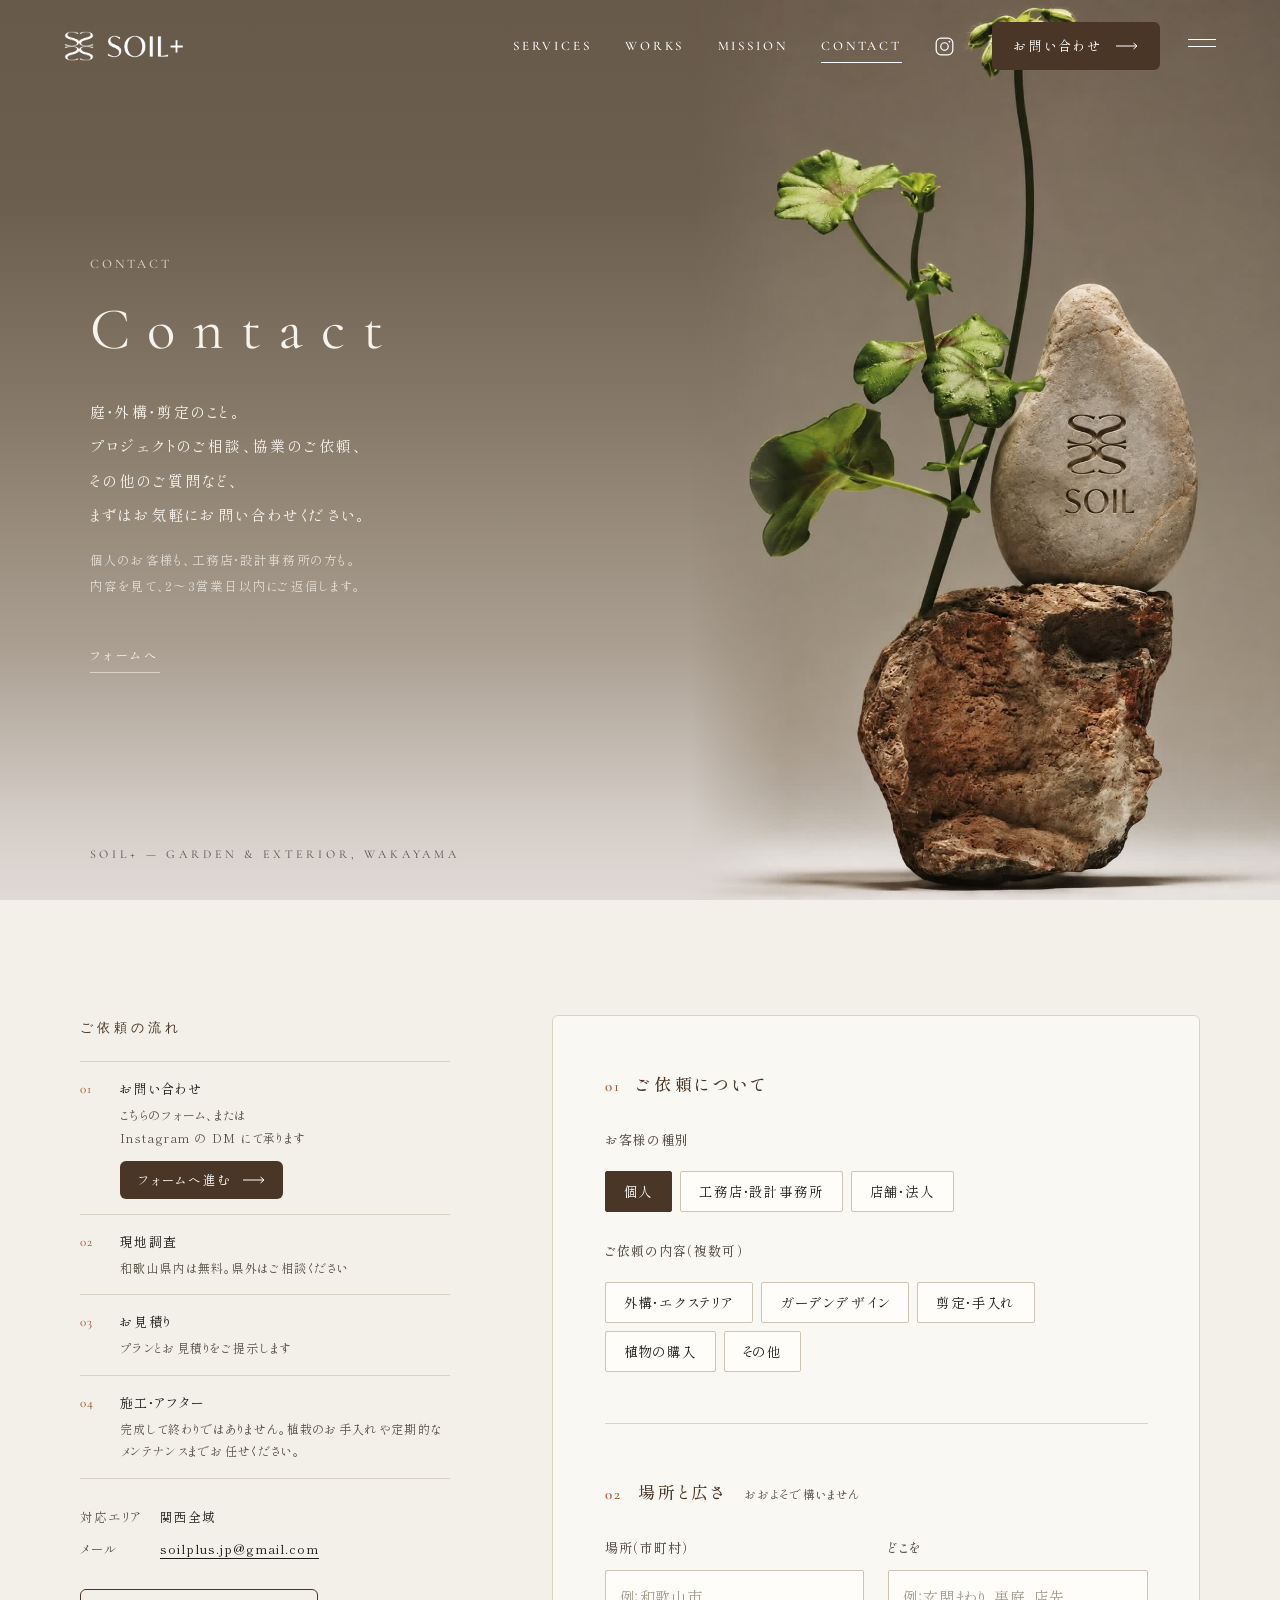
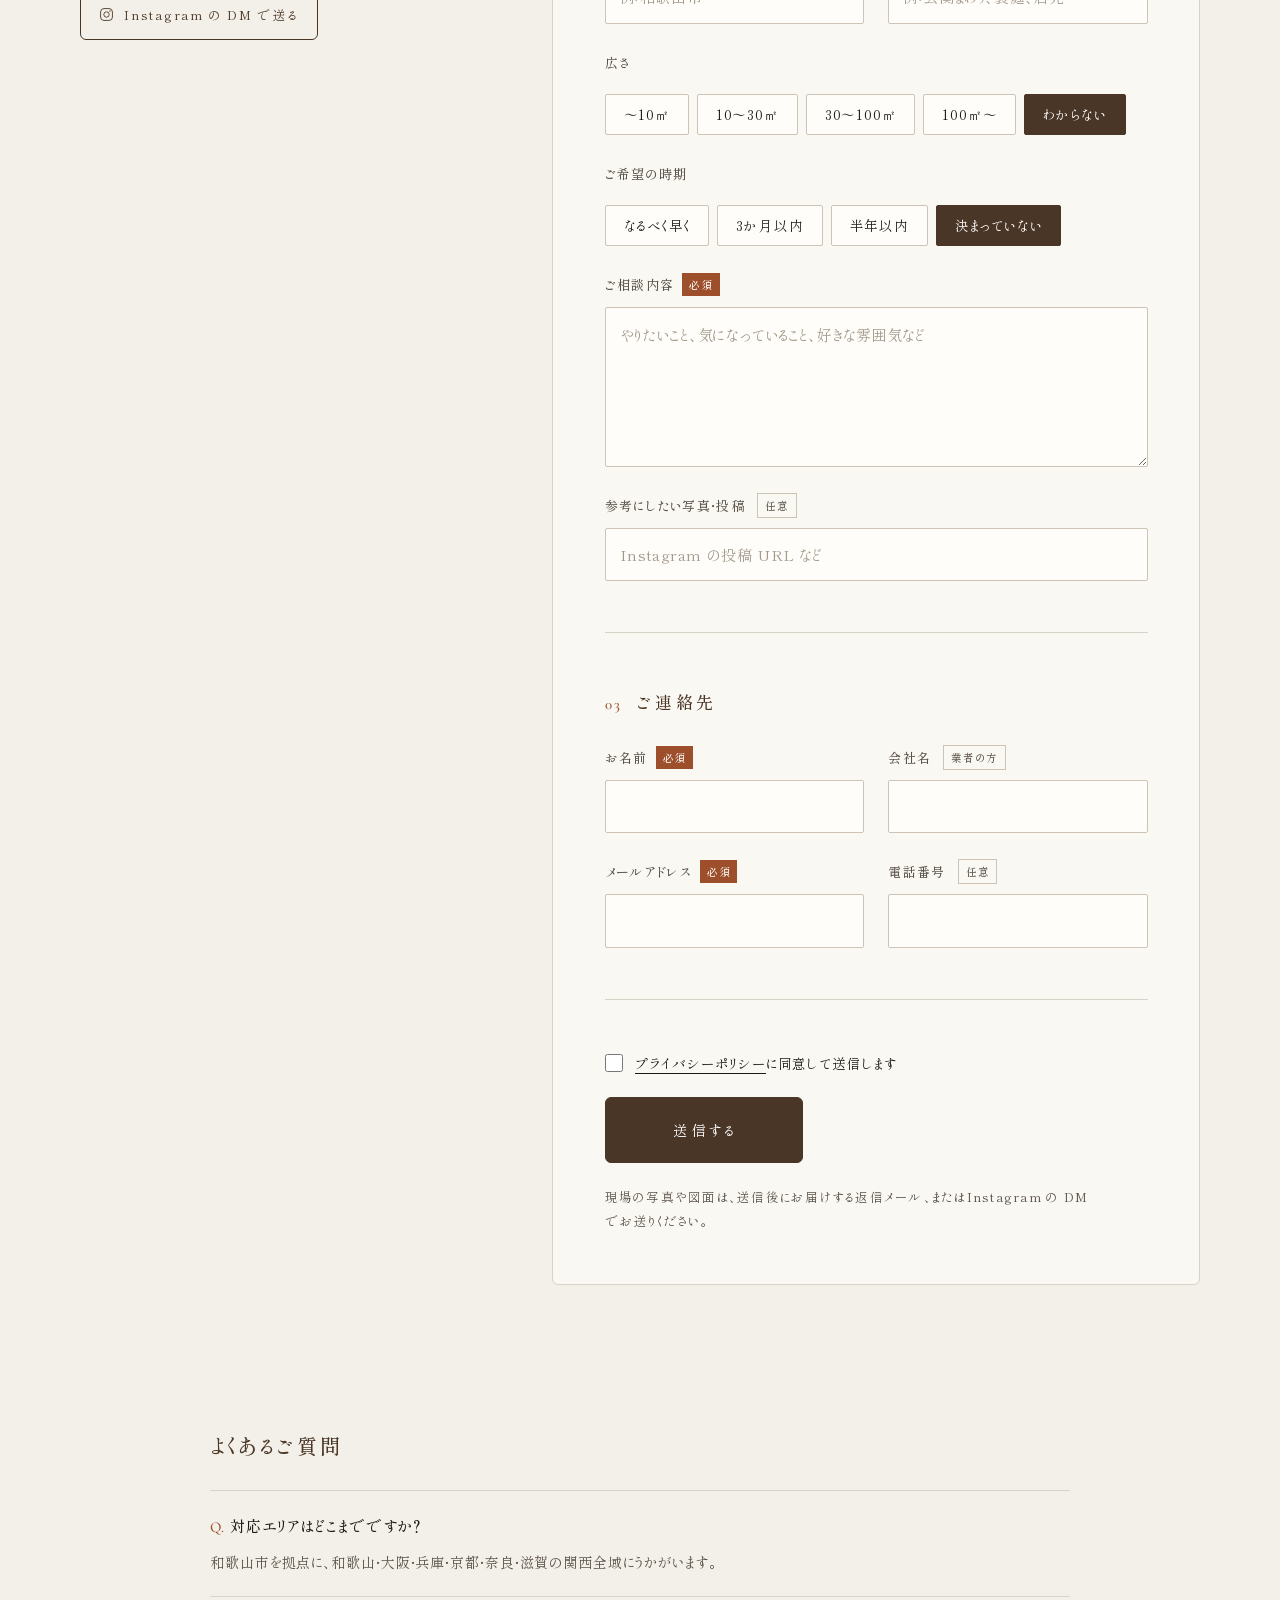
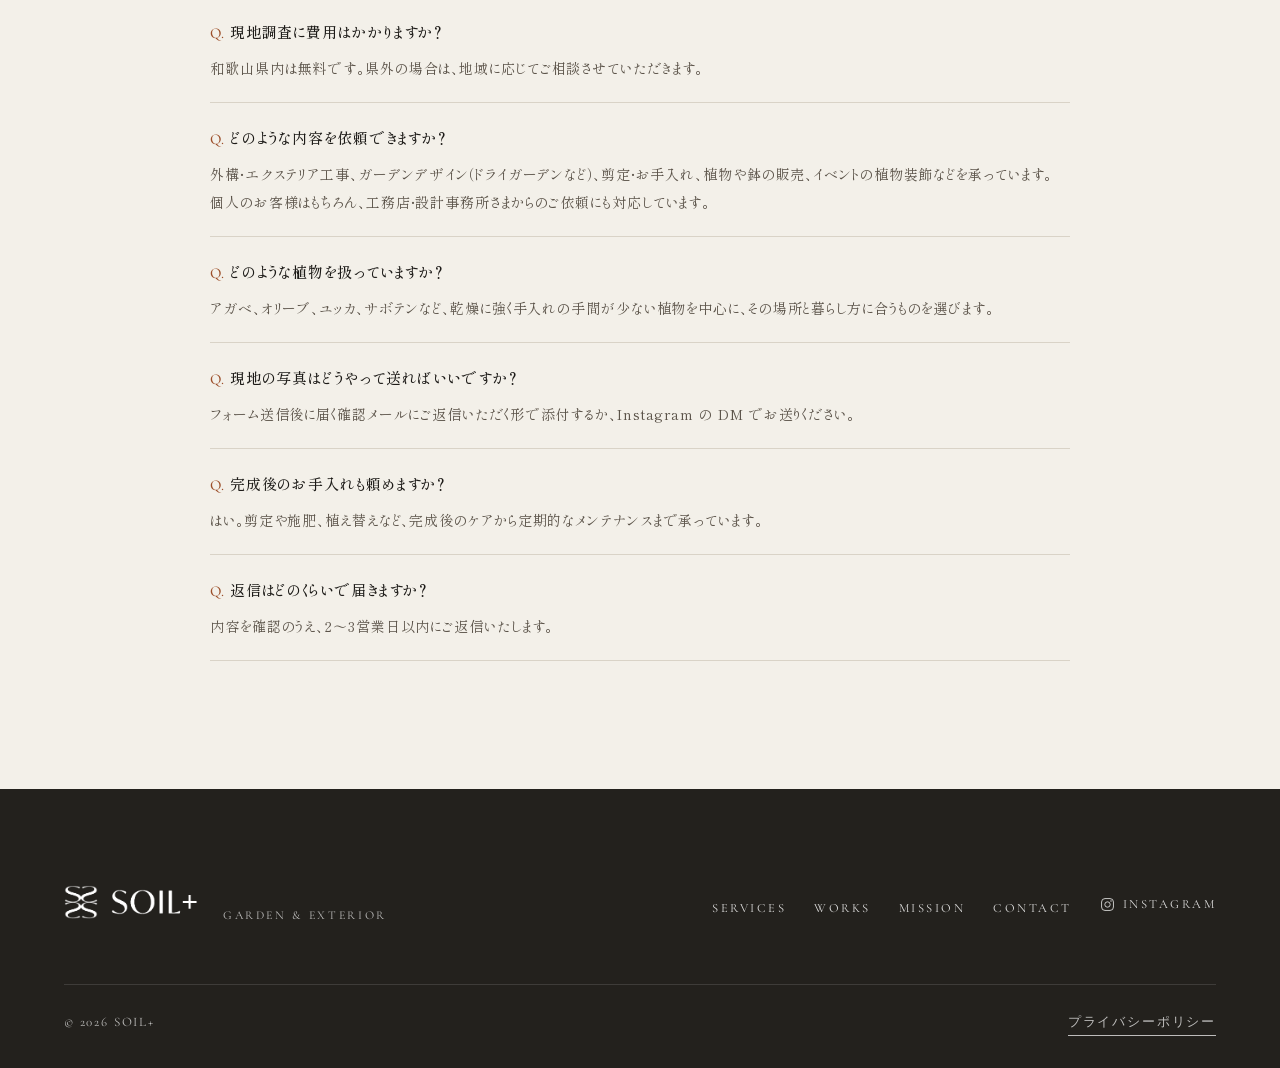
==== commit 42fcb59b: "Add files via upload" ====
--- a/contact.html
+++ b/contact.html
@@ -70,11 +70,11 @@
  ]
 }
 </script>
-<title>お問い合わせ — SOIL＋</title>
-<meta name="description" content="SOIL＋へのお問い合わせ。外構・エクステリア、ガーデンデザイン、剪定のご相談。和歌山県内は現地調査無料。">
+<title>お問い合わせ — SOIL+</title>
+<meta name="description" content="SOIL+へのお問い合わせ。外構・エクステリア、ガーデンデザイン、剪定のご相談。和歌山県内は現地調査無料。">
 <link rel="canonical" href="https://soilplus.jp/contact.html">
-<meta property="og:title" content="お問い合わせ — SOIL＋">
-<meta property="og:description" content="SOIL＋へのお問い合わせ。外構・エクステリア、ガーデンデザイン、剪定のご相談。和歌山県内は現地調査無料。">
+<meta property="og:title" content="お問い合わせ — SOIL+">
+<meta property="og:description" content="SOIL+へのお問い合わせ。外構・エクステリア、ガーデンデザイン、剪定のご相談。和歌山県内は現地調査無料。">
 <meta property="og:type" content="website">
 <meta property="og:image" content="https://soilplus.jp/assets/img/hero-olive.jpg">
 <meta name="twitter:card" content="summary_large_image">
@@ -82,12 +82,12 @@
 <link rel="preconnect" href="https://fonts.googleapis.com">
 <link rel="preconnect" href="https://fonts.gstatic.com" crossorigin>
 <link href="https://fonts.googleapis.com/css2?family=Cormorant+Garamond:ital,wght@0,400;0,500;0,600;1,400;1,500&family=Shippori+Mincho:wght@400;500;600&family=Archivo:wght@500;600;800&display=swap" rel="stylesheet">
-<link rel="stylesheet" href="assets/css/style.css?v=20261015b">
-<link rel="stylesheet" href="assets/css/pages.css?v=20261015b">
-<link rel="stylesheet" href="assets/css/v4.css?v=20261015b">
-<link rel="stylesheet" href="assets/css/motion.css?v=20261015b">
-<link rel="stylesheet" href="assets/css/wood.css?v=20261015b">
-<link rel="stylesheet" href="assets/css/contact.css?v=20261015b">
+<link rel="stylesheet" href="assets/css/style.css?v=20261024b">
+<link rel="stylesheet" href="assets/css/pages.css?v=20261024b">
+<link rel="stylesheet" href="assets/css/v4.css?v=20261024b">
+<link rel="stylesheet" href="assets/css/motion.css?v=20261024b">
+<link rel="stylesheet" href="assets/css/wood.css?v=20261024b">
+<link rel="stylesheet" href="assets/css/contact.css?v=20261024b">
 <noscript><style>.header{opacity:1;pointer-events:auto}[data-reveal]{opacity:1;transform:none}</style></noscript>
 </head>
 <body class="cx-page">
@@ -108,8 +108,8 @@
 
 <!-- Header -->
 <header class="header">
-  <a class="brand" href="index.html" aria-label="SOIL＋ トップへ">
-    <img class="lg lg-mark" src="assets/img/logo-mark.png" alt=""><img class="lg lg-word" src="assets/img/logo-word.png" alt=""><span class="sr">SOIL＋</span>
+  <a class="brand" href="index.html" aria-label="SOIL+ トップへ">
+    <img class="lg lg-mark" src="assets/img/logo-mark.png" alt=""><img class="lg lg-word" src="assets/img/logo-word.png" alt=""><span class="sr">SOIL+</span>
   </a>
   <nav class="gnav" aria-label="メイン">
     <a href="index.html#services">Services</a>
@@ -129,12 +129,12 @@
     <li style="--i:0"><a href="index.html">Top<small>はじめに</small></a></li>
     <li style="--i:1"><a href="index.html#services">Services<small>仕事の内容</small></a></li>
     <li style="--i:2"><a href="works.html">Works<small>施工事例</small></a></li>
-    <li style="--i:3"><a href="mission.html">Mission<small>SOIL＋について</small></a></li>
+    <li style="--i:3"><a href="mission.html">Mission<small>SOIL+について</small></a></li>
     <li style="--i:4"><a href="contact.html">Contact<small>お問い合わせ</small></a></li>
     <li style="--i:5"><a href="https://www.instagram.com/heidesuuu/" target="_blank" rel="noopener">Instagram<small>@heidesuuu</small></a></li>
   </ul>
   <div class="nav__foot">
-    <span>SOIL＋ — Garden &amp; Exterior</span>
+    <span>SOIL+ — Garden &amp; Exterior</span>
     <span>Wakayama / Kansai</span>
   </div>
 </nav>
@@ -145,12 +145,12 @@
     <div class="cx-hero__text">
       <p class="label">Contact</p>
       <h1>Contact</h1>
-      <p class="cx-hero__lead">庭・外構・剪定のこと。<br>プロジェクトのご相談、協業のご依頼、<br class="sp-br">その他のご質問など、<br>まずはお気軽にお問い合わせください。</p>
-      <p class="cx-hero__note">個人のお客様も、工務店・設計事務所の方も。<br>内容を見て、2〜3日以内にご返信します。</p>
+      <p class="cx-hero__lead fit" style="--n:18.3"><span class="l">庭・外構・剪定のこと。</span><br><span class="l">プロジェクトのご相談、協業のご依頼、</span><br><span class="l">その他のご質問など、</span><br><span class="l">まずはお気軽にお問い合わせください。</span></p>
+      <p class="cx-hero__note fit" style="--n:15.4"><span class="l">個人のお客様も、</span><span class="l">工務店・設計事務所の方も。</span><br><span class="l">内容を見て、</span><span class="l">2〜3営業日以内にご返信します。</span></p>
       <a class="cx-hero__down" href="#form">フォームへ</a>
     </div>
     <figure class="cx-photo"><img src="assets/img/contact-stone.jpg" width="1028" height="1530" alt="SOIL のロゴを彫った石と、ゼラニウムの枝" fetchpriority="high"></figure>
-    <p class="cx-hero__mark" aria-hidden="true">SOIL ＋ — Garden &amp; Exterior, Wakayama</p>
+    <p class="cx-hero__mark" aria-hidden="true"><span class="nw">SOIL+ — Garden &amp; Exterior,</span><br class="sp-br"> <span class="nw">Wakayama</span></p>
   </section>
 
   <section class="cx-body" id="form">
@@ -159,10 +159,10 @@
       <aside class="cx-aside">
         <h2>ご依頼の流れ</h2>
         <ol>
-          <li><b>01</b>お問い合わせ<span>こちらのフォーム、もしくは<br>Instagram の DM にて承ります</span><a class="step-cta" href="#contact-form">フォームへ進む<svg aria-hidden="true" width="22" height="8"><use href="#arrow"></use></svg></a></li>
-          <li><b>02</b>現地調査<span>和歌山県内は無料。県外はご相談ください</span></li>
-          <li><b>03</b>お見積り<span>お見積りをお出しします</span></li>
-          <li><b>04</b>施工・アフター<span>完成して終わりではなく、完成後のケアや定期的なメンテナンスまでお任せください</span></li>
+          <li><b>01</b>お問い合わせ<span class="fit" style="--n:14.4"><span class="l">こちらのフォーム、または</span><br><span class="l">Instagram の DM にて承ります</span></span><a class="step-cta" href="#contact-form">フォームへ進む<svg aria-hidden="true" width="22" height="8"><use href="#arrow"></use></svg></a></li>
+          <li><b>02</b>現地調査<span class="fit" style="--n:10.3"><span class="l">和歌山県内は無料。</span><span class="l">県外はご相談ください</span></span></li>
+          <li><b>03</b>お見積り<span class="fit" style="--n:15.3"><span class="l">プランとお見積りをご提示します</span></span></li>
+          <li><b>04</b>施工・アフター<span class="fit" style="--n:16.3"><span class="l">完成して終わりではありません。</span><span class="l">植栽のお手入れや定期的な</span><span class="l">メンテナンスまでお任せください。</span></span></li>
         </ol>
         <dl class="cx-facts">
           <dt>対応エリア</dt><dd>関西全域</dd>
@@ -174,7 +174,7 @@
       <div class="cx-form">
         <!-- 送信先: 2026-10-14 に平さんの Formspree で作るフォームの URL に置き換える（例 https://formspree.io/f/abcdwxyz） -->
         <form class="form" id="contact-form" action="https://formspree.io/f/xkjoqede" method="POST" data-formspree>
-          <input type="hidden" name="_subject" value="【SOIL＋】ホームページからのお問い合わせ">
+          <input type="hidden" name="_subject" value="【SOIL+】ホームページからのお問い合わせ">
           <input type="text" name="_gotcha" tabindex="-1" autocomplete="off" aria-hidden="true" style="position:absolute;left:-9999px">
           <div class="form__fields">
 
@@ -197,7 +197,7 @@
             </div>
 
             <div class="cx-block">
-              <div class="cx-block__head"><b>02</b><h3>場所と広さ</h3><span>おおよそで構いません</span></div>
+              <div class="cx-block__head"><b>02</b><h3 class="nw">場所と広さ</h3><span class="nw">おおよそで構いません</span></div>
               <div class="field-row">
                 <div class="field">
                   <label for="f-place">場所（市町村）</label>
@@ -260,14 +260,14 @@
             <div class="cx-submit">
               <label class="agree"><input type="checkbox" name="agree" required><span><a href="privacy.html">プライバシーポリシー</a>に同意して送信します</span></label>
               <button class="btn" type="submit">送信する</button>
-              <p class="form__note">現場の写真や図面は、送信後にお届けする返信メール、もしくは Instagram の DM でお送りください。</p>
-              <p class="form__error" role="alert" hidden>送信できませんでした。時間をおいてもう一度お試しいただくか、soilplus.jp@gmail.com へ直接ご連絡ください。</p>
+              <p class="form__note fit" style="--n:18.3"><span class="l">現場の写真や図面は、</span><span class="l">送信後にお届けする返信メール、または</span><span class="l">Instagram の DM でお送りください。</span></p>
+              <p class="form__error fit" role="alert" hidden style="--n:19.3"><span class="l">送信できませんでした。</span><span class="l">時間をおいてもう一度お試しいただくか、</span><span class="l">soilplus.jp@gmail.com へ</span><span class="l">直接ご連絡ください。</span></p>
             </div>
           </div>
           <div class="form__done" role="status" tabindex="-1">
             <p class="form__done-h">お問い合わせを受け付けました。</p>
-            <p>2〜3日以内に、ご入力のメールアドレスへご連絡いたします。</p>
-            <p>現場の写真があれば、その返信メール、もしくは <a href="https://www.instagram.com/heidesuuu/" target="_blank" rel="noopener">Instagram の DM</a> でお送りください。お見積りのご案内が早くなります。</p>
+            <p class="fit" style="--n:12.3"><span class="l">2〜3営業日以内に、</span><span class="l">ご入力のメールアドレスへ</span><span class="l">ご連絡いたします。</span></p>
+            <p class="fit" style="--n:17.4"><span class="l">現場の写真があれば、</span><span class="l">この返信メール、または</span><span class="l">Instagram の DM でお送りください。</span><span class="l">お見積りのご案内が早くなります。</span></p>
           </div>
         </form>
       </div>
@@ -280,19 +280,19 @@
       <h2 id="faq-h">よくあるご質問</h2>
       <dl>
         <dt>対応エリアはどこまでですか？</dt>
-        <dd>和歌山市を拠点に、和歌山・大阪・兵庫・京都・奈良・滋賀の関西全域にうかがいます。</dd>
+        <dd class="fit" style="--n:19.3"><span class="l">和歌山市を拠点に、</span><span class="l">和歌山・大阪・兵庫・京都・奈良・滋賀の</span><span class="l">関西全域にうかがいます。</span></dd>
         <dt>現地調査に費用はかかりますか？</dt>
-        <dd>和歌山県内は無料です。県外の場合は、<span class="nw">地域に応じて</span>ご相談させていただきます。</dd>
+        <dd class="fit" style="--n:13.3"><span class="l">和歌山県内は無料です。</span><span class="l">県外の場合は、地域に応じて</span><span class="l">ご相談させていただきます。</span></dd>
         <dt>どのような内容を依頼できますか？</dt>
-        <dd>外構・エクステリア工事、ガーデンデザイン（ドライガーデンなど）、剪定・お手入れ、植物や鉢の販売、イベントの植物装飾などを承っています。個人のお客様はもちろん、工務店・設計事務所さまからのご依頼にも対応しています。</dd>
+        <dd class="fit" style="--n:20.3"><span class="l">外構・エクステリア工事、</span><span class="l">ガーデンデザイン（ドライガーデンなど）、</span><span class="l">剪定・お手入れ、植物や鉢の販売、</span><span class="l">イベントの植物装飾などを承っています。</span><span class="l">個人のお客様はもちろん、</span><span class="l">工務店・設計事務所さまからのご依頼にも</span><span class="l">対応しています。</span></dd>
         <dt>どのような植物を扱っていますか？</dt>
-        <dd>アガベ、オリーブ、ユッカ、サボテンなど、<span class="nw">乾燥に強く</span>手入れの手間が少ない植物を中心に、<span class="nw">その場所と</span><span class="nw">暮らし方に</span>合うものを選びます。</dd>
-        <dt>現地の写真はどうやって送ればいいですか？</dt>
-        <dd>フォーム送信後に届く確認メールにご返信いただく形で添付するか、<span class="nw">Instagram の DM</span> でお送りください。</dd>
+        <dd class="fit" style="--n:20.3"><span class="l">アガベ、オリーブ、ユッカ、サボテンなど、</span><span class="l">乾燥に強く手入れの手間が</span><span class="l">少ない植物を中心に、</span><span class="l">その場所と暮らし方に合うものを選びます。</span></dd>
+        <dt>現地の写真は<br class="sp-br">どうやって送ればいいですか？</dt>
+        <dd class="fit" style="--n:17.4"><span class="l">フォーム送信後に届く確認メールに</span><span class="l">ご返信いただく形で添付するか、</span><span class="l">Instagram の DM でお送りください。</span></dd>
         <dt>完成後のお手入れも頼めますか？</dt>
-        <dd>はい。剪定や施肥、植え替えなど、完成後のケアから定期的なメンテナンスまで承っています。</dd>
+        <dd class="fit" style="--n:19.3"><span class="l">はい。剪定や施肥、植え替えなど、</span><span class="l">完成後のケアから</span><span class="l">定期的なメンテナンスまで承っています。</span></dd>
         <dt>返信はどのくらいで届きますか？</dt>
-        <dd>内容を確認のうえ、2〜3営業日以内にご返信いたします。</dd>
+        <dd class="fit" style="--n:17.4"><span class="l">内容を確認のうえ、</span><span class="l">2〜3営業日以内にご返信いたします。</span></dd>
       </dl>
     </div>
   </section>
@@ -303,7 +303,7 @@
   <div class="container">
     <div class="footer__line">
       <div>
-        <a class="brand" href="index.html"><img class="lg lg-mark" src="assets/img/logo-mark.png" alt=""><img class="lg lg-word" src="assets/img/logo-word.png" alt=""><span class="sr">SOIL＋</span></a>
+        <a class="brand" href="index.html"><img class="lg lg-mark" src="assets/img/logo-mark.png" alt=""><img class="lg lg-word" src="assets/img/logo-word.png" alt=""><span class="sr">SOIL+</span></a>
         <span class="footer__sub">Garden &amp; Exterior</span>
       </div>
       <nav aria-label="フッター">
@@ -317,13 +317,13 @@
       </nav>
     </div>
     <div class="footer__bottom">
-      <span>© <span data-year>2026</span> SOIL＋</span>
+      <span>© <span data-year>2026</span> SOIL+</span>
       <a href="privacy.html">プライバシーポリシー</a>
     </div>
   </div>
 </footer>
 
-<script src="assets/js/main.js?v=20261015b"></script>
-<script src="assets/js/motion.js?v=20261015b"></script>
+<script src="assets/js/main.js?v=20261024b"></script>
+<script src="assets/js/motion.js?v=20261024b"></script>
 </body>
 </html>
--- a/assets/css/wood.css
+++ b/assets/css/wood.css
@@ -193,3 +193,44 @@
 .step-cta svg { width: 22px; height: 8px; flex: none; }
 .step-cta:hover { filter: brightness(1.08); }
 
+
+/* 2026-10-19 実写への差し替え：仕事の内容の各行に写真、代表欄に写真 */
+.svc5__row { grid-template-columns: 5fr 6fr 132px; align-items: center; }
+.svc5__thumb { margin: 0; grid-column: 3; grid-row: 1 / span 2; }
+.svc5__thumb img { display: block; width: 100%; height: auto; aspect-ratio: 4 / 5; object-fit: cover; border-radius: 6px; box-shadow: 0 18px 36px -20px rgba(0, 0, 0, 0.7); }
+.c3__photo img { object-position: 50% 62%; }
+.wide-photo img { object-position: 50% 58%; }
+.rep__fig { margin: clamp(24px, 3vw, 36px) 0 0; max-width: 320px; }
+.rep__fig img { display: block; width: 100%; height: auto; aspect-ratio: 4 / 5; object-fit: cover; object-position: 50% 52%; box-shadow: 0 30px 60px -30px rgba(0, 0, 0, 0.7); }
+@media (max-width: 820px) {
+  .svc5__row { grid-template-columns: 1fr 96px; gap: 8px 18px; align-items: start; }
+  .svc5__row h3, .svc5__row p { grid-column: 1; }
+  .svc5__thumb { grid-column: 2; grid-row: 1 / span 2; }
+  .rep__fig { max-width: none; }
+  .rep__fig img { border-radius: 10px; aspect-ratio: 4 / 3.4; }
+}
+.svc5__thumb { grid-row: 1; }
+@media (min-width: 821px) {
+  .c3__photo, .c3__side { position: relative; }
+  .c3__photo img, .c3__side img { position: absolute; inset: 0; }
+}
+.svc5__thumb img[src*="agave-wall"] { object-position: 50% 72%; }
+.svc5__thumb img[src*="philodendron"] { object-position: 40% 68%; }
+.svc5__thumb img[src*="palm-shop"] { object-position: 50% 55%; }
+/* 2026-10-19 代表欄：写真を右に置き、見出し｜名前と文｜写真 の3列で釣り合わせる */
+.rep__body { display: grid; grid-template-columns: 1fr minmax(220px, 300px); column-gap: clamp(32px, 5vw, 80px); align-items: start; }
+.rep__body > :not(.rep__fig) { grid-column: 1; }
+.rep__body .rep__fig { grid-column: 2; grid-row: 1 / span 3; margin: 0; max-width: none; }
+@media (max-width: 820px) {
+  .rep__body { grid-template-columns: 1fr; }
+  .rep__body .rep__fig { grid-column: 1; grid-row: auto; order: -1; margin-bottom: 28px; }
+}
+/* 2026-10-19 代表欄：文字は左、右は写真だけ */
+.rep-grid { grid-template-columns: 1fr minmax(240px, 360px); align-items: start; }
+.rep-grid .rep__body { display: block; }
+.rep-grid .rep__name { margin-top: clamp(28px, 3.5vw, 44px); }
+.rep-grid .rep__fig { margin: 0; max-width: none; grid-column: 2; grid-row: 1; }
+@media (max-width: 820px) {
+  .rep-grid { grid-template-columns: 1fr; }
+  .rep-grid .rep__fig { grid-column: 1; grid-row: auto; margin-top: 8px; }
+}
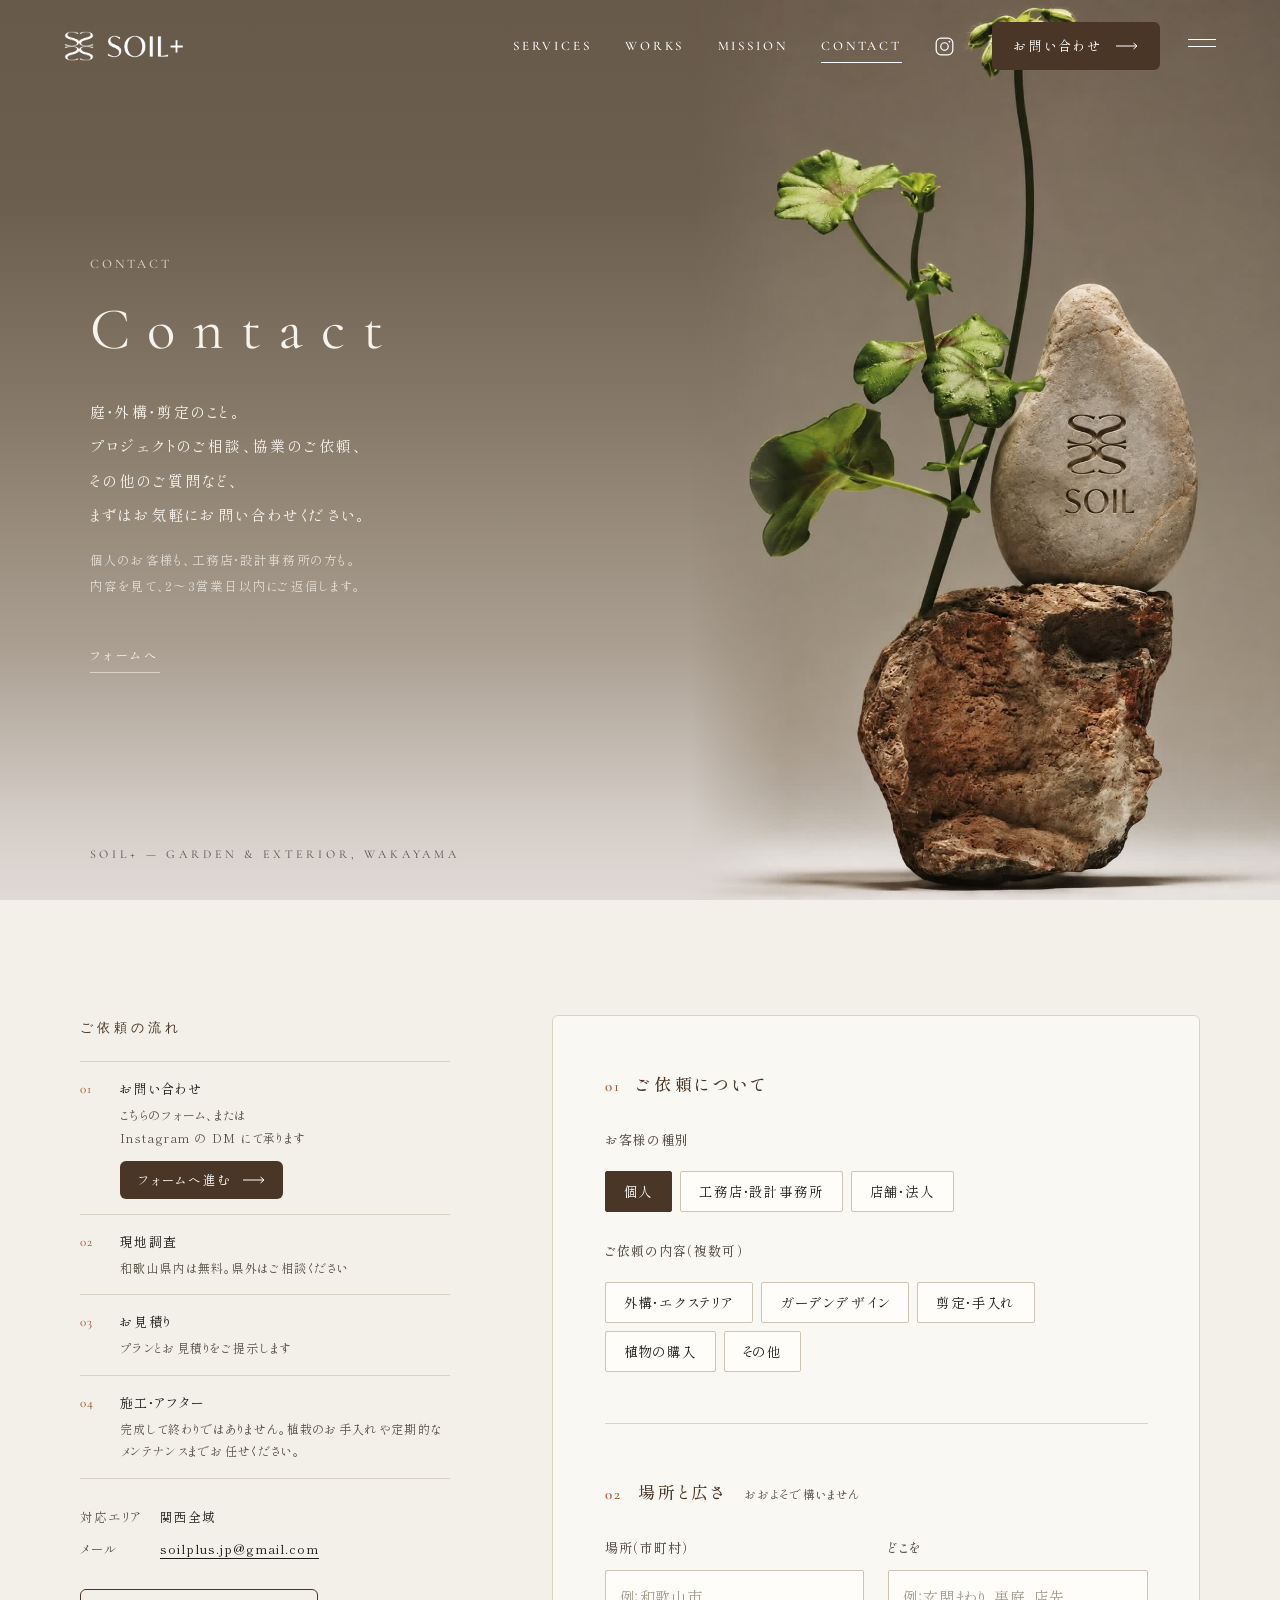
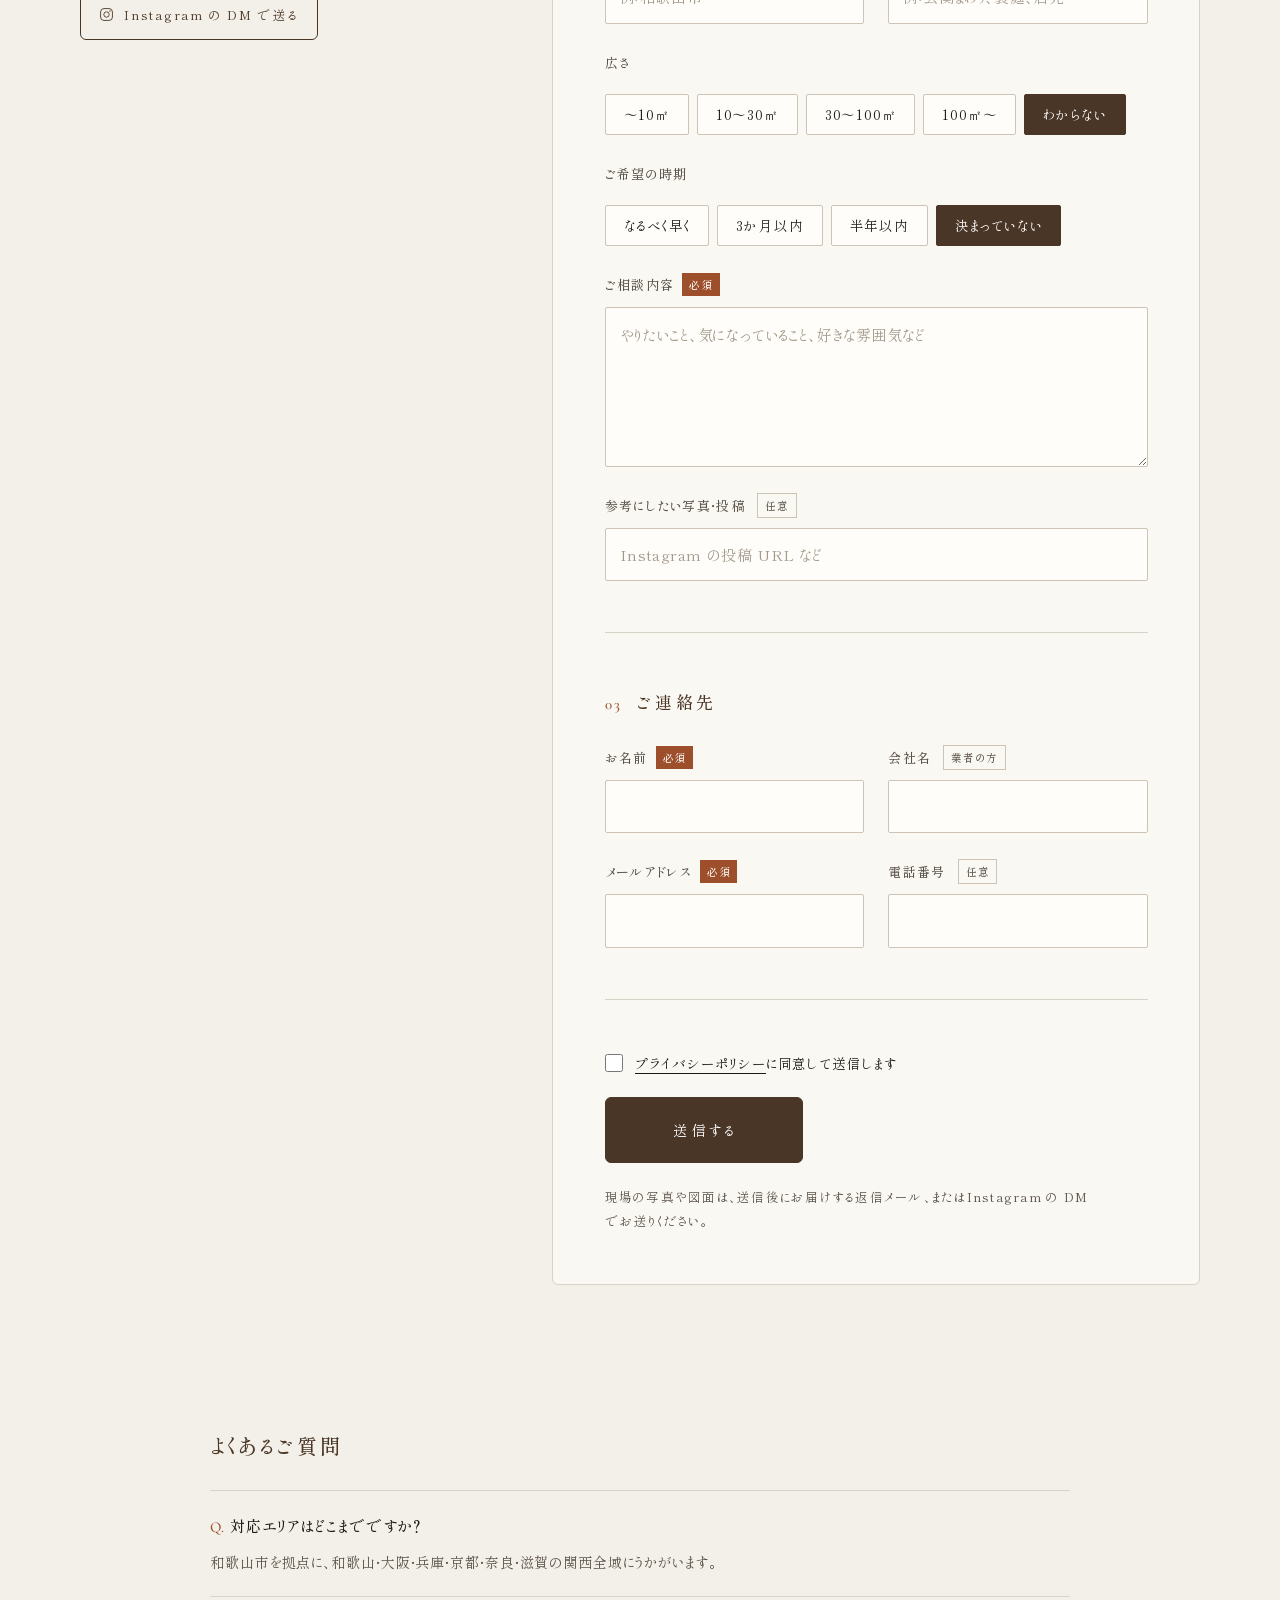
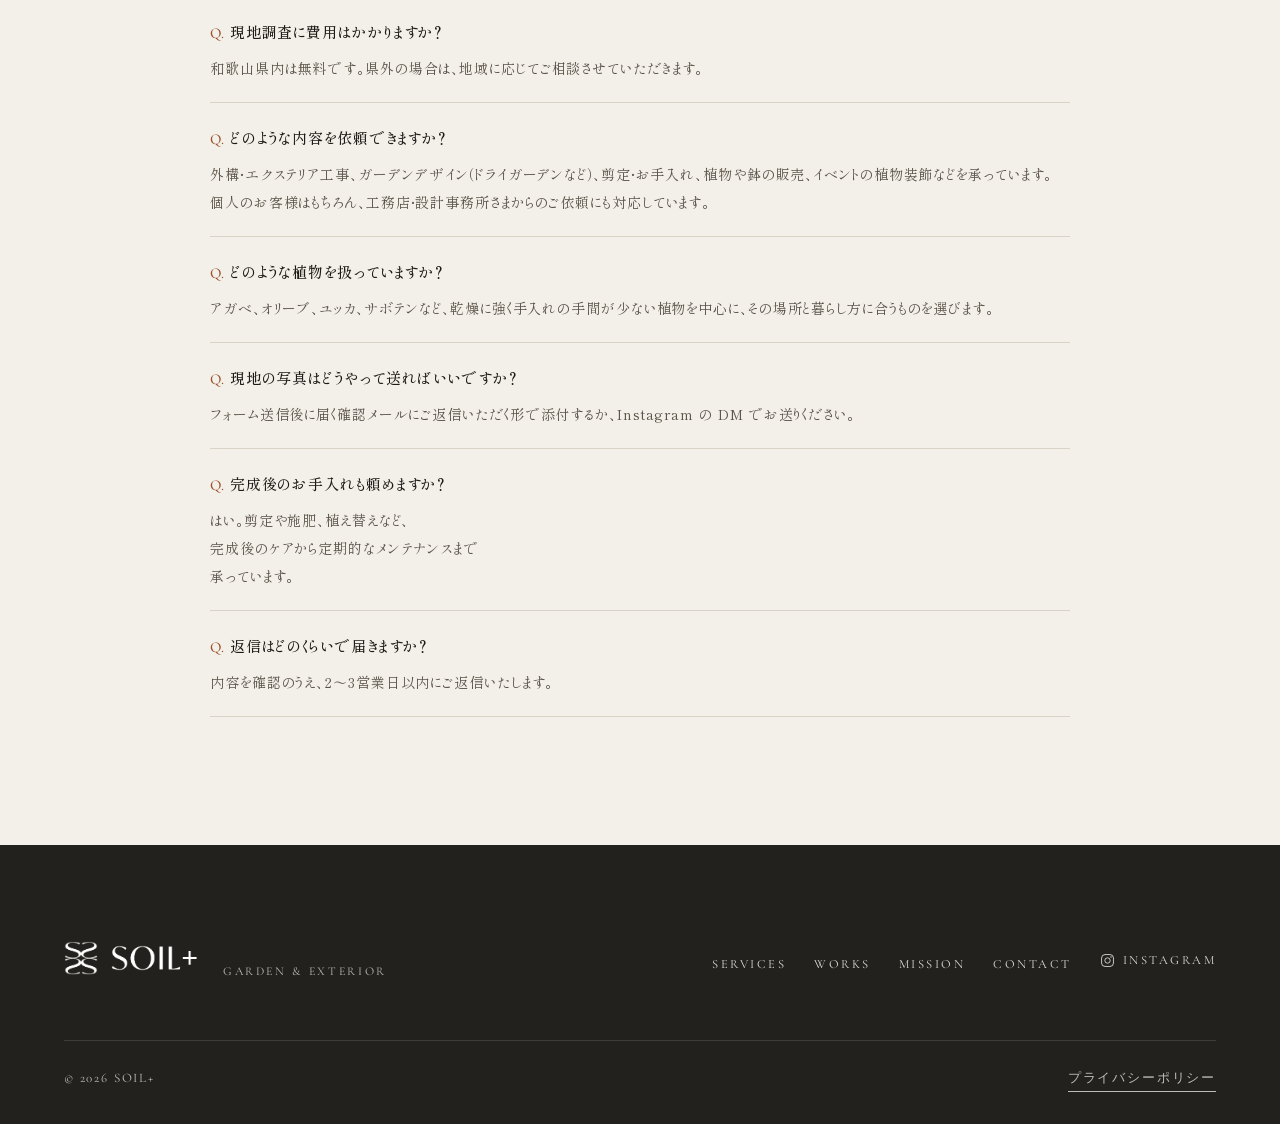
==== commit 9848e6da: "Add files via upload" ====
--- a/contact.html
+++ b/contact.html
@@ -82,12 +82,12 @@
 <link rel="preconnect" href="https://fonts.googleapis.com">
 <link rel="preconnect" href="https://fonts.gstatic.com" crossorigin>
 <link href="https://fonts.googleapis.com/css2?family=Cormorant+Garamond:ital,wght@0,400;0,500;0,600;1,400;1,500&family=Shippori+Mincho:wght@400;500;600&family=Archivo:wght@500;600;800&display=swap" rel="stylesheet">
-<link rel="stylesheet" href="assets/css/style.css?v=20261024b">
-<link rel="stylesheet" href="assets/css/pages.css?v=20261024b">
-<link rel="stylesheet" href="assets/css/v4.css?v=20261024b">
-<link rel="stylesheet" href="assets/css/motion.css?v=20261024b">
-<link rel="stylesheet" href="assets/css/wood.css?v=20261024b">
-<link rel="stylesheet" href="assets/css/contact.css?v=20261024b">
+<link rel="stylesheet" href="assets/css/style.css?v=20261024e">
+<link rel="stylesheet" href="assets/css/pages.css?v=20261024e">
+<link rel="stylesheet" href="assets/css/v4.css?v=20261024e">
+<link rel="stylesheet" href="assets/css/motion.css?v=20261024e">
+<link rel="stylesheet" href="assets/css/wood.css?v=20261024e">
+<link rel="stylesheet" href="assets/css/contact.css?v=20261024e">
 <noscript><style>.header{opacity:1;pointer-events:auto}[data-reveal]{opacity:1;transform:none}</style></noscript>
 </head>
 <body class="cx-page">
@@ -290,7 +290,7 @@
         <dt>現地の写真は<br class="sp-br">どうやって送ればいいですか？</dt>
         <dd class="fit" style="--n:17.4"><span class="l">フォーム送信後に届く確認メールに</span><span class="l">ご返信いただく形で添付するか、</span><span class="l">Instagram の DM でお送りください。</span></dd>
         <dt>完成後のお手入れも頼めますか？</dt>
-        <dd class="fit" style="--n:19.3"><span class="l">はい。剪定や施肥、植え替えなど、</span><span class="l">完成後のケアから</span><span class="l">定期的なメンテナンスまで承っています。</span></dd>
+        <dd class="fit" style="--n:20.3"><span class="l">はい。剪定や施肥、植え替えなど、</span><br><span class="l">完成後のケアから定期的なメンテナンスまで</span><br><span class="l">承っています。</span></dd>
         <dt>返信はどのくらいで届きますか？</dt>
         <dd class="fit" style="--n:17.4"><span class="l">内容を確認のうえ、</span><span class="l">2〜3営業日以内にご返信いたします。</span></dd>
       </dl>
@@ -323,7 +323,7 @@
   </div>
 </footer>
 
-<script src="assets/js/main.js?v=20261024b"></script>
-<script src="assets/js/motion.js?v=20261024b"></script>
+<script src="assets/js/main.js?v=20261024e"></script>
+<script src="assets/js/motion.js?v=20261024e"></script>
 </body>
 </html>
--- a/assets/css/wood.css
+++ b/assets/css/wood.css
@@ -234,3 +234,28 @@
   .rep-grid { grid-template-columns: 1fr; }
   .rep-grid .rep__fig { grid-column: 1; grid-row: auto; margin-top: 8px; }
 }
+
+/* ==========================================================================
+   2026-10-24 スマホの改行を全機種で同一にする
+   文章は <span class="l"> で1行ずつ区切ってある（PCではつながって流れる）。
+   スマホでは1行＝1行で折り返さず、最長行（--n 文字ぶん）が必ず収まるよう
+   文字サイズを通常サイズを上限に縮める。<br> はPC専用の改行。
+   ========================================================================== */
+html { -webkit-text-size-adjust: 100%; text-size-adjust: 100%; }
+@media (max-width: 600px) {
+  .fit br { display: none; }
+  .fit { container-type: inline-size; word-break: normal; }
+  .fit .l { display: block; white-space: nowrap; font-size: min(1em, calc(100cqi / (var(--n) * 1.17))); }
+  .fit .l .nw { display: inline; }
+}
+@supports not (width: 1cqi) {
+  @media (max-width: 600px) { .fit .l { white-space: normal; font-size: 1em; } }
+}
+/* Works 目次：スマホでは名前とタグを必ず2行に分ける（機種で折返しが変わらないように） */
+@media (max-width: 820px) {
+  .wnav a { flex-direction: column; flex-wrap: nowrap; align-items: flex-start; gap: 2px; }
+  .wnav a { display: grid; grid-template-columns: 34px 1fr; }
+  .wnav b { grid-row: 1 / span 2; }
+}
+.sp-br { display: none; }
+@media (max-width: 600px) { .sp-br { display: inline; } }
--- a/assets/css/contact.css
+++ b/assets/css/contact.css
@@ -220,3 +220,4 @@
   html.motion .cx-photo img { opacity: 1; scale: 1; transition: none; }
 }
 #contact-form { scroll-margin-top: 110px; }
+@media (max-width: 600px) { .cx-block__head { flex-wrap: wrap; row-gap: 4px; } .cx-block__head span.nw { flex-basis: 100%; padding-left: 0; } }
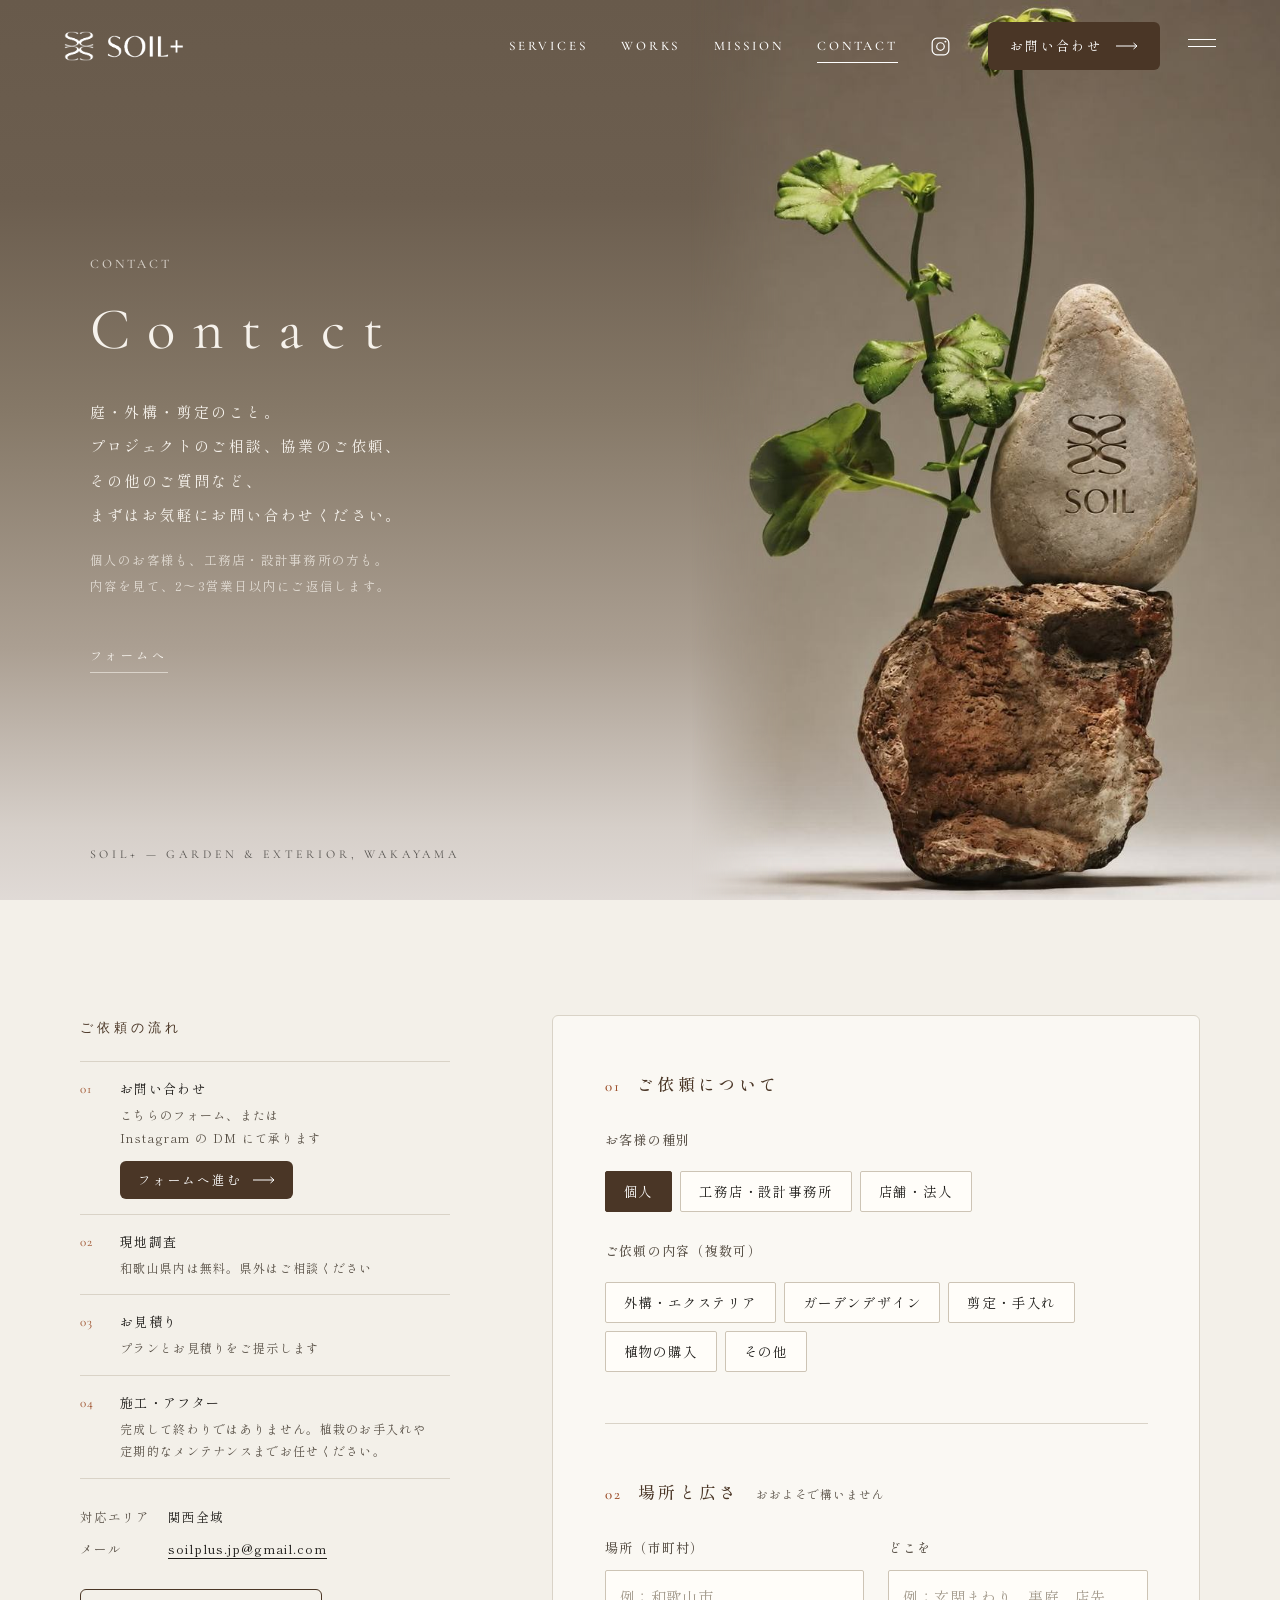
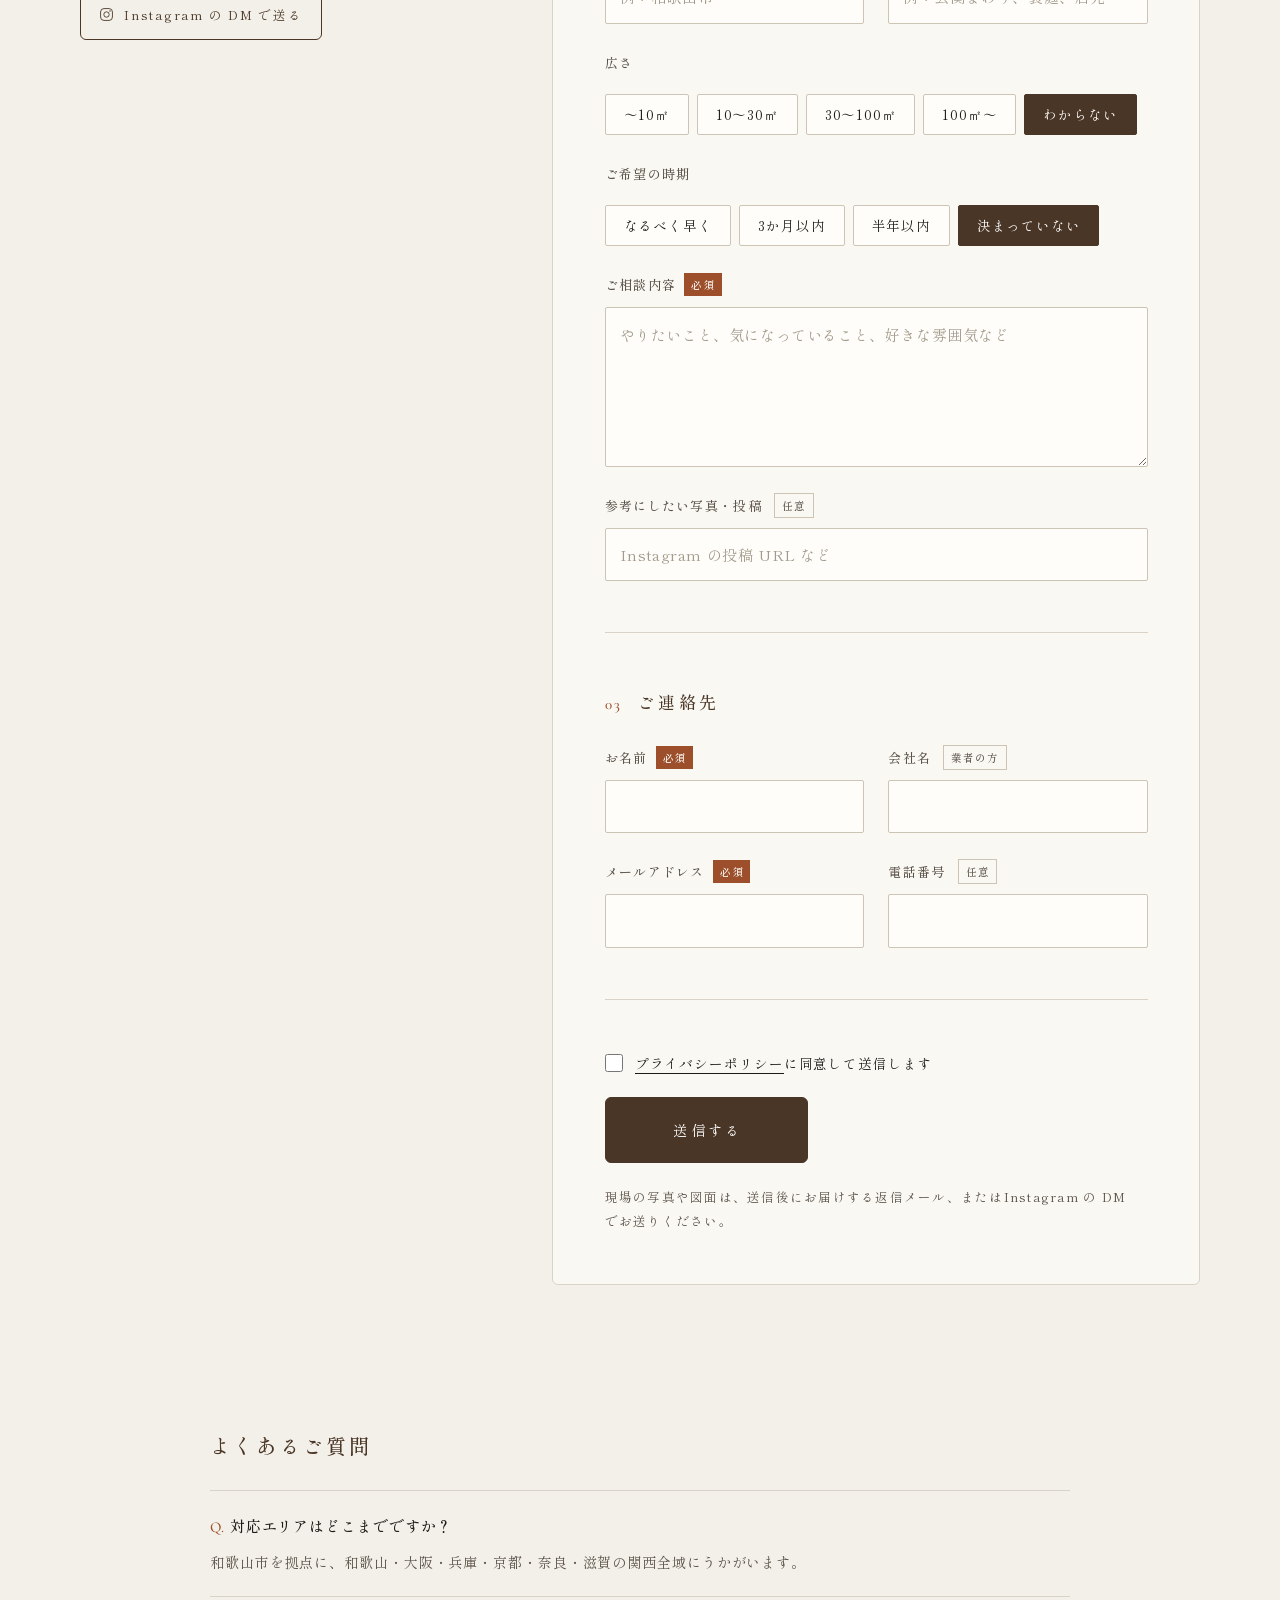
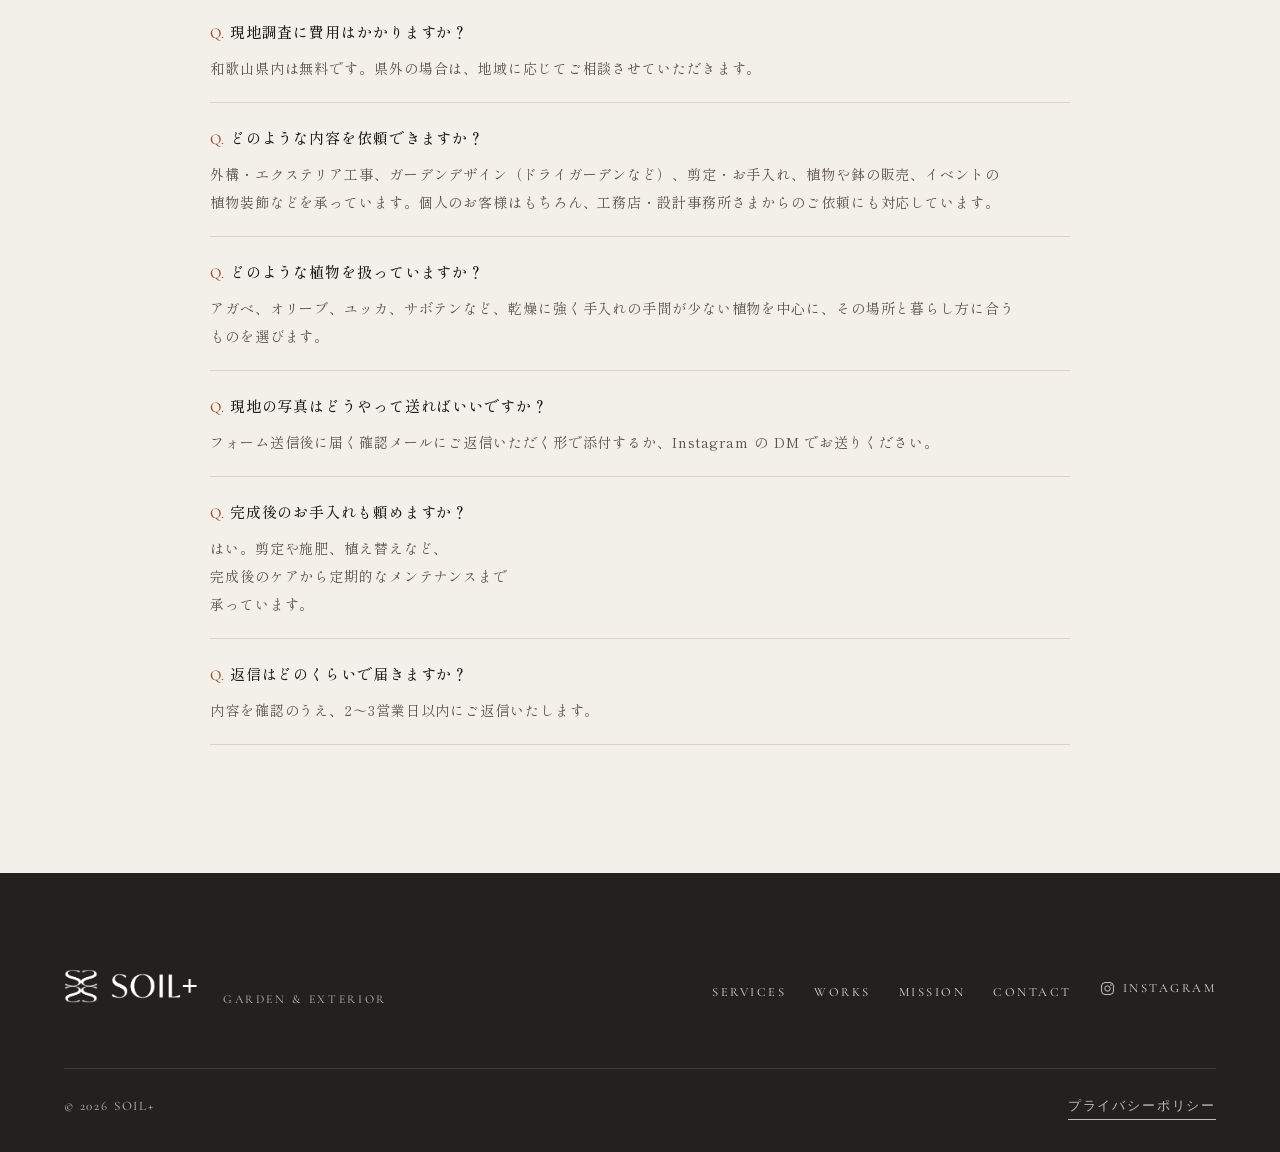
==== commit 34830552: "Add files via upload" ====
--- a/contact.html
+++ b/contact.html
@@ -78,10 +78,20 @@
 <meta property="og:type" content="website">
 <meta property="og:image" content="https://soilplus.jp/assets/img/hero-olive.jpg">
 <meta name="twitter:card" content="summary_large_image">
-<meta name="robots" content="noindex, nofollow"><!-- 公開時に外す -->
 <link rel="preconnect" href="https://fonts.googleapis.com">
 <link rel="preconnect" href="https://fonts.gstatic.com" crossorigin>
-<link href="https://fonts.googleapis.com/css2?family=Cormorant+Garamond:ital,wght@0,400;0,500;0,600;1,400;1,500&family=Shippori+Mincho:wght@400;500;600&family=Archivo:wght@500;600;800&display=swap" rel="stylesheet">
+<link rel="preload" as="style" href="https://fonts.googleapis.com/css2?family=Cormorant+Garamond:ital,wght@0,400;0,500;0,600;1,400;1,500&family=Archivo:wght@500;600;800&display=swap" onload="this.onload=null;this.rel='stylesheet'">
+<noscript><link rel="stylesheet" href="https://fonts.googleapis.com/css2?family=Cormorant+Garamond:ital,wght@0,400;0,500;0,600;1,400;1,500&family=Archivo:wght@500;600;800&display=swap"></noscript>
+<!-- 2026-11-20 表示速度：和文の明朝体はサイトで使う文字だけの版をサイト内から読む（見た目は同じ Shippori Mincho） -->
+<link rel="preload" href="assets/fonts/shippori-regular.woff2" as="font" type="font/woff2" crossorigin>
+<style>
+@font-face { font-family: "Shippori Mincho"; font-weight: 400; font-style: normal; font-display: swap; src: url(assets/fonts/shippori-regular.woff2) format("woff2"); }
+@font-face { font-family: "Shippori Mincho"; font-weight: 500; font-style: normal; font-display: swap; src: url(assets/fonts/shippori-medium.woff2) format("woff2"); }
+@font-face { font-family: "Shippori Mincho"; font-weight: 600; font-style: normal; font-display: swap; src: url(assets/fonts/shippori-semibold.woff2) format("woff2"); }
+/* スマホは木目背景を小さい版に／ページ移動の幕の写真は幕を使うときだけ読む */
+@media (max-width: 600px) { .woodbg { background-image: url(assets/img/wood-bw-sp.jpg) !important; } }
+.pt:not(.is-cover):not(.is-in):not(.is-out) { background-image: none; }
+</style>
 <link rel="stylesheet" href="assets/css/style.css?v=20261024e">
 <link rel="stylesheet" href="assets/css/pages.css?v=20261024e">
 <link rel="stylesheet" href="assets/css/v4.css?v=20261024e">
@@ -149,7 +159,7 @@
       <p class="cx-hero__note fit" style="--n:15.4"><span class="l">個人のお客様も、</span><span class="l">工務店・設計事務所の方も。</span><br><span class="l">内容を見て、</span><span class="l">2〜3営業日以内にご返信します。</span></p>
       <a class="cx-hero__down" href="#form">フォームへ</a>
     </div>
-    <figure class="cx-photo"><img src="assets/img/contact-stone.jpg" width="1028" height="1530" alt="SOIL のロゴを彫った石と、ゼラニウムの枝" fetchpriority="high"></figure>
+    <figure class="cx-photo"><img src="assets/img/contact-stone.jpg" srcset="assets/img/contact-stone-sp.jpg 800w, assets/img/contact-stone.jpg 1028w" sizes="(max-width: 600px) 100vw, 50vw" width="1028" height="1530" alt="SOIL のロゴを彫った石と、ゼラニウムの枝" fetchpriority="high"></figure>
     <p class="cx-hero__mark" aria-hidden="true"><span class="nw">SOIL+ — Garden &amp; Exterior,</span><br class="sp-br"> <span class="nw">Wakayama</span></p>
   </section>
 
--- a/assets/css/wood.css
+++ b/assets/css/wood.css
@@ -259,3 +259,16 @@
 }
 .sp-br { display: none; }
 @media (max-width: 600px) { .sp-br { display: inline; } }
+/* 2026-10-24 スマホ：仕事の内容の本文は写真の下まで横幅いっぱいに使う（長い行が小さくなりすぎないように） */
+@media (max-width: 820px) {
+  .svc5__row p { grid-column: 1 / -1; max-width: none; }
+}
+/* 2026-10-24 コンセプト文：flex の中だと幅の基準が0になり文字が消えるので、横幅いっぱいを明示 */
+@media (max-width: 600px) {
+  .concept__text { display: block; }
+  .concept__text p.fit { width: 100%; }
+}
+/* 2026-10-24 スマホ：flex の中に置いた .fit も幅の基準が0にならないよう、常に横幅いっぱいを取る（Contact 帯の Instagram 文が消えていた） */
+@media (max-width: 600px) {
+  .fit { width: 100%; box-sizing: border-box; }
+}
